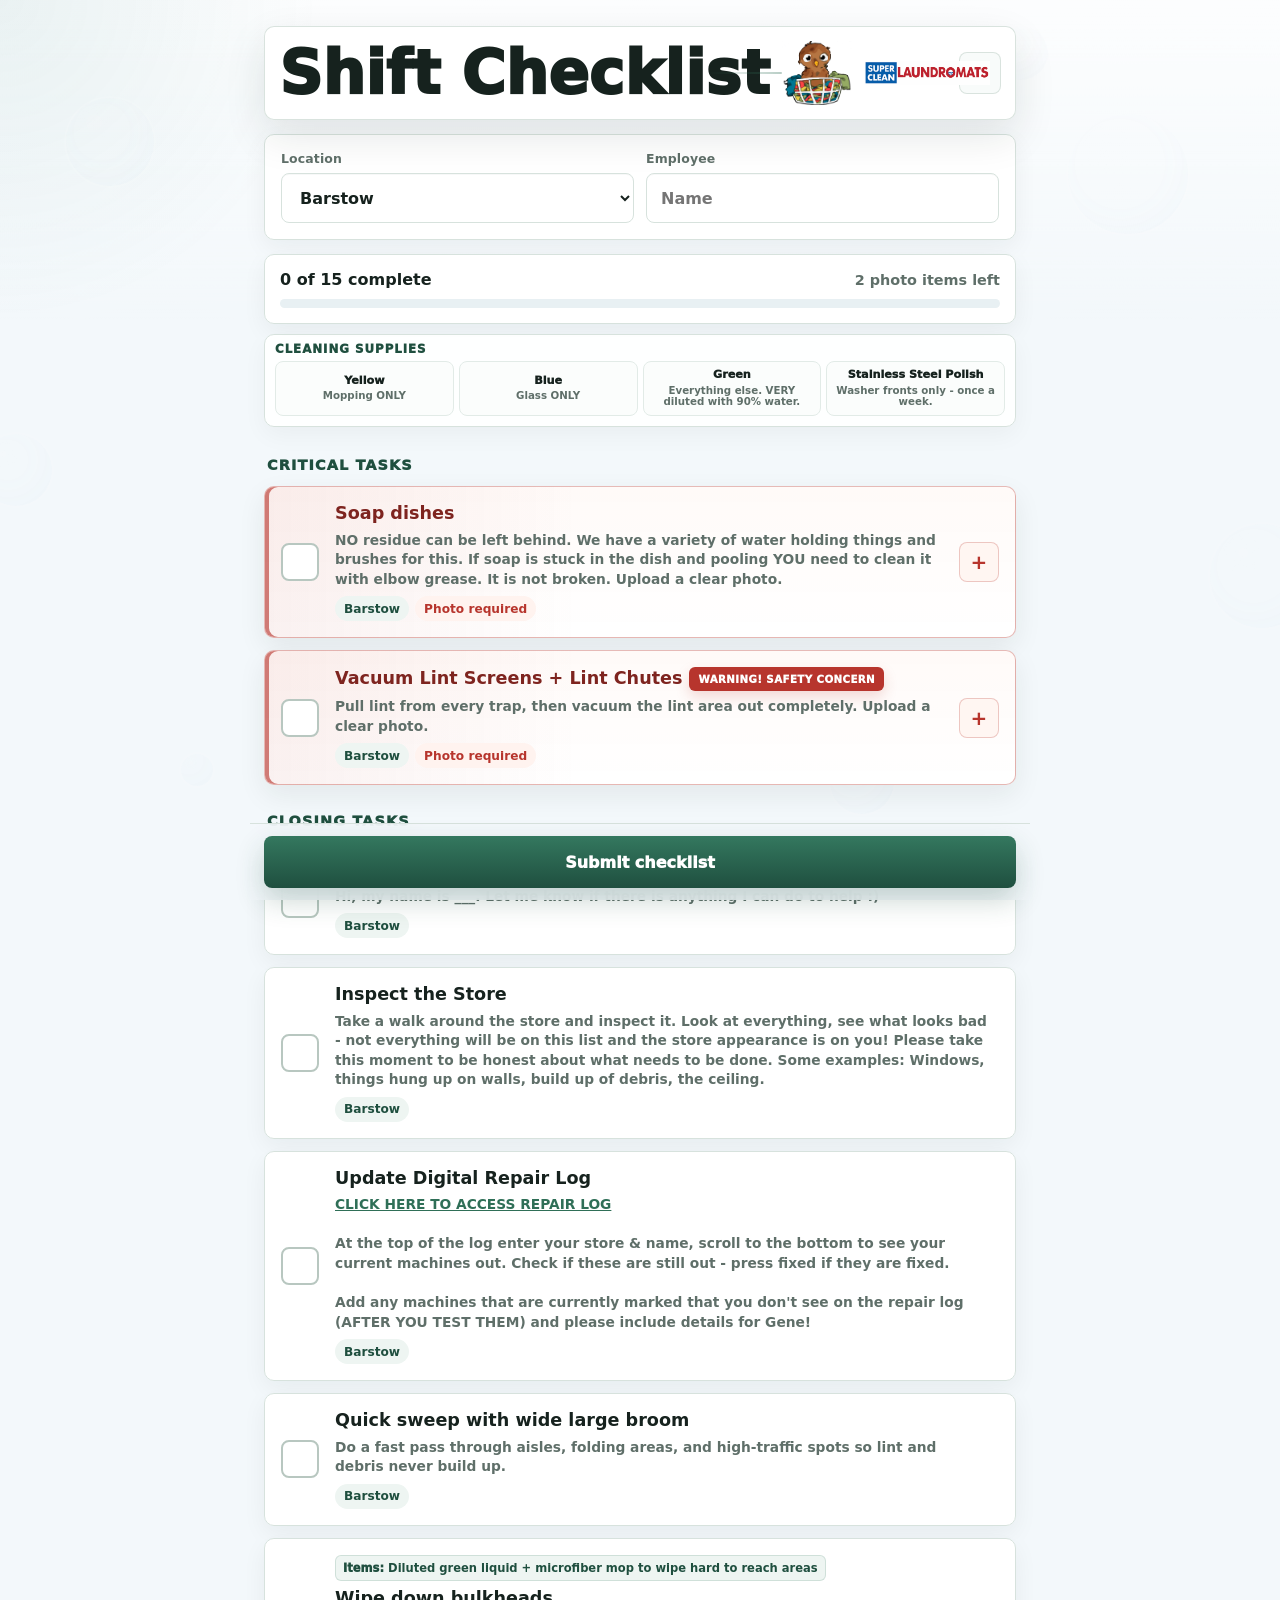
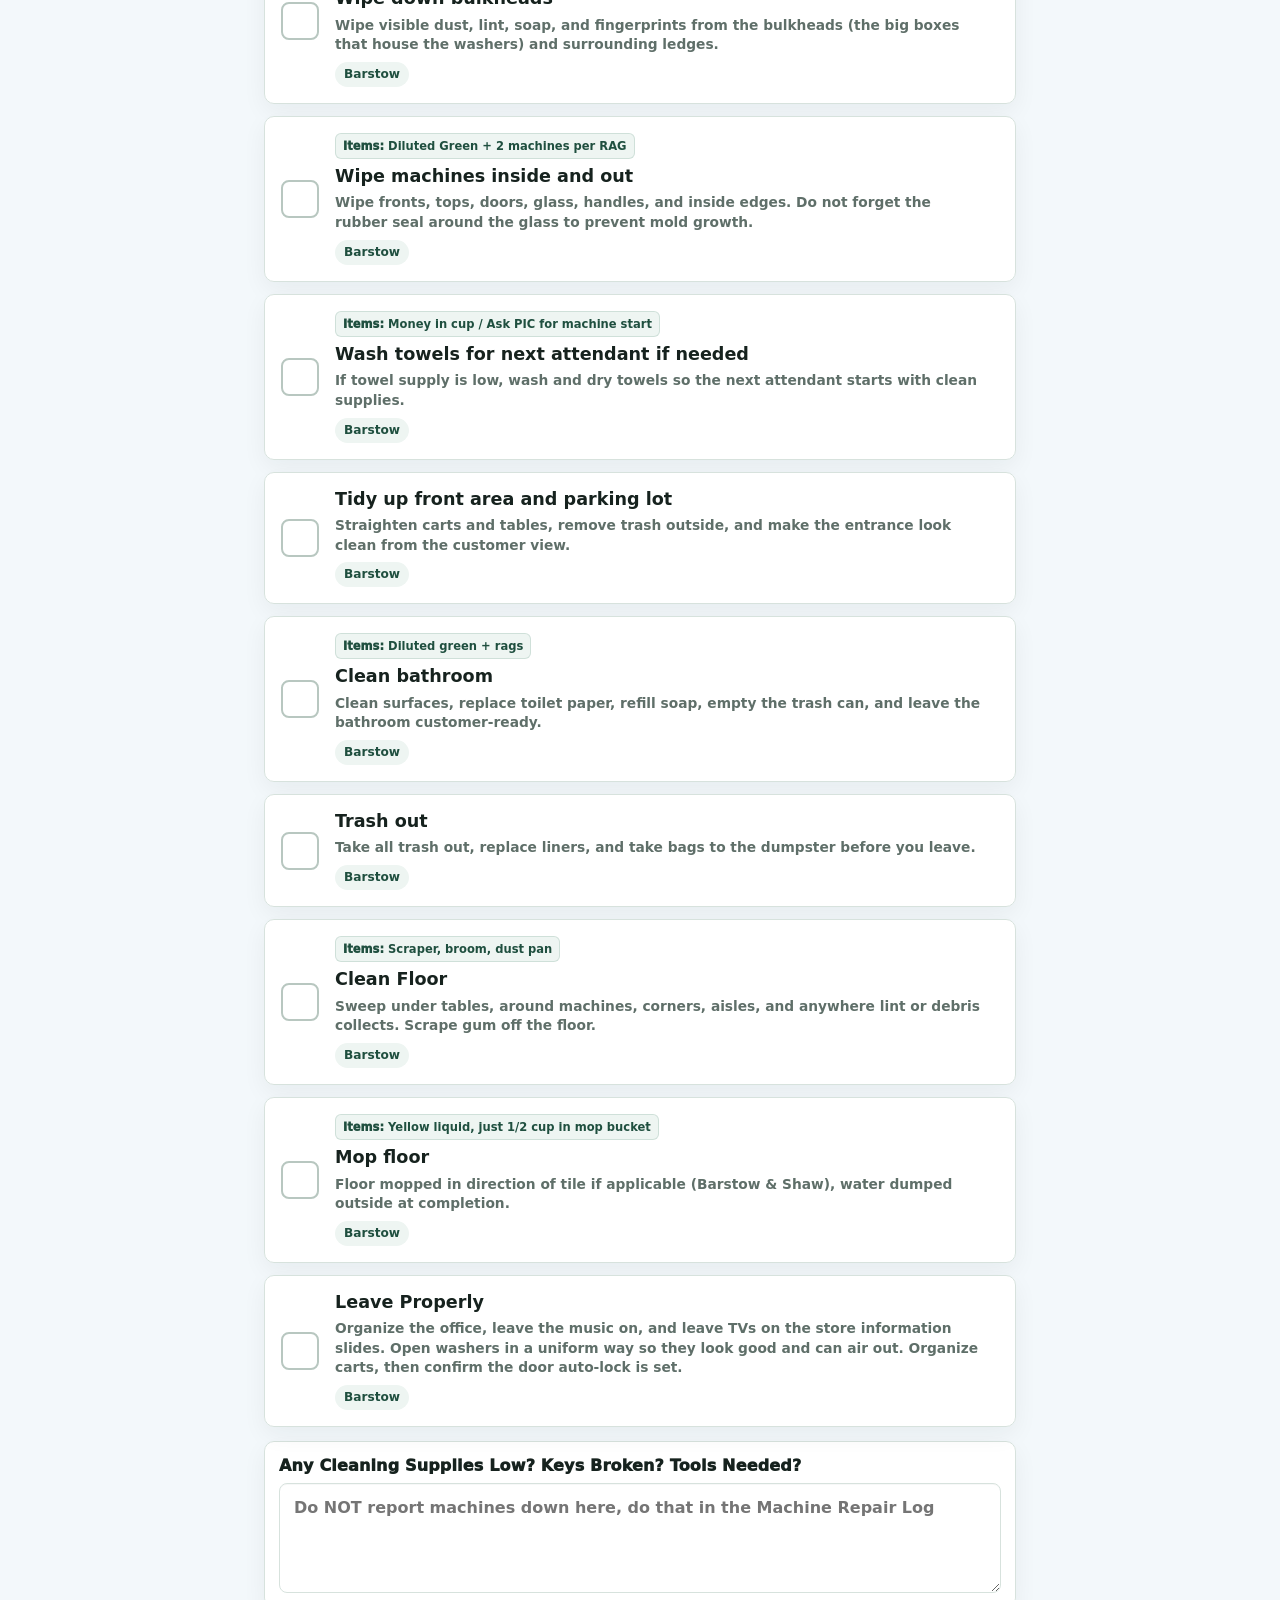
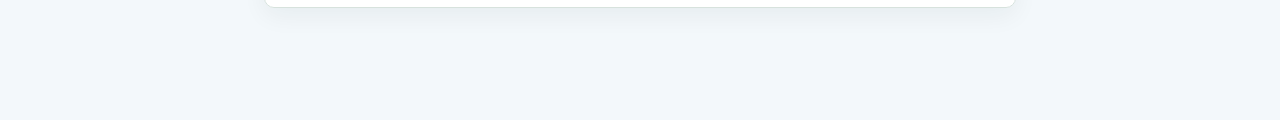
==== index.html @ ebdc5daa "Use folded towels favicon" ====
<!doctype html>
<html lang="en">
  <head>
    <meta charset="utf-8" />
    <meta name="viewport" content="width=device-width, initial-scale=1" />
    <title>Shift Checklist</title>
    <link rel="icon" href="assets/favicon.svg?v=2" type="image/svg+xml" />
    <link rel="stylesheet" href="style.css?v=supply-text-1" />
  </head>
  <body>
    <div class="bubble-layer" aria-hidden="true">
      <span></span>
      <span></span>
      <span></span>
      <span></span>
      <span></span>
      <span></span>
      <span></span>
      <span></span>
    </div>
    <main class="app-shell">
      <header class="topbar">
        <div class="brand-row">
          <h1>Shift Checklist</h1>
          <div class="logo-pair" aria-label="SuperClean and Dirty Bird">
            <img class="brand-logo dirty-bird-logo" src="assets/dirty-bird-basket.png" alt="Dirty Bird" />
            <img class="brand-logo superclean-logo superclean-mobile" src="assets/superclean-clean.png" alt="SuperClean" />
            <img class="brand-logo superclean-logo superclean-desktop" src="assets/superclean-logo.png" alt="SuperClean Laundromats" />
          </div>
        </div>
        <button class="icon-button" id="reviewButton" type="button" aria-label="Review submissions">
          <span aria-hidden="true">☑</span>
        </button>
      </header>

      <section id="successMessage" class="success-message" hidden>
        <strong>Thanks for your submission!</strong>
        <span>Have a great night!</span>
      </section>

      <section class="shift-panel" aria-label="Checklist details">
        <label>
          <span>Location</span>
          <select id="locationSelect">
            <option>Barstow</option>
            <option>Shaw</option>
            <option>KC1</option>
            <option>KC2</option>
            <option>KC3</option>
            <option>Belmont</option>
            <option>Olive</option>
            <option>McKin</option>
            <option>Dakota</option>
            <option>Blackstone</option>
            <option>Tulare</option>
            <option>Div</option>
            <option>West</option>
            <option>Ashlan</option>
            <option>Marks</option>
            <option>Selma</option>
          </select>
        </label>
        <label>
          <span>Employee</span>
          <input id="employeeInput" type="text" autocomplete="name" placeholder="Name" />
        </label>
      </section>

      <section class="progress-block" aria-label="Completion progress">
        <div class="progress-copy">
          <strong id="progressText">0 of 15 complete</strong>
          <span id="photoText">2 photo items left</span>
        </div>
        <div class="meter" aria-hidden="true">
          <span id="progressBar"></span>
        </div>
      </section>

      <section class="supply-guide" aria-label="Cleaning supplies guide">
        <h2>Cleaning Supplies</h2>
        <div class="supply-grid">
          <article class="supply-card">
            <strong>Yellow</strong>
            <p>Mopping ONLY</p>
          </article>
          <article class="supply-card">
            <strong>Blue</strong>
            <p>Glass ONLY</p>
          </article>
          <article class="supply-card">
            <strong>Green</strong>
            <p>Everything else. VERY diluted with 90% water.</p>
          </article>
          <article class="supply-card">
            <strong>Stainless Steel Polish</strong>
            <p>Washer fronts only - once a week.</p>
          </article>
        </div>
      </section>

      <section class="checklist" id="checklist" aria-label="Accountability checklist"></section>

      <section class="notes-block">
        <label for="notesInput">Any Cleaning Supplies Low? Keys Broken? Tools Needed?</label>
        <textarea id="notesInput" rows="4" placeholder="Do NOT report machines down here, do that in the Machine Repair Log"></textarea>
      </section>

      <footer class="action-bar">
        <button class="primary-button" id="submitButton" type="button">Submit checklist</button>
      </footer>
    </main>

    <dialog id="summaryDialog">
      <div class="dialog-head">
        <div>
          <p class="eyebrow">Manager review</p>
          <h2>Accountability summary</h2>
        </div>
        <button class="icon-button" id="closeDialog" type="button" aria-label="Close review">
          <span aria-hidden="true">×</span>
        </button>
      </div>
      <div class="summary-panel" id="standardsSummary"></div>
      <div id="submissionList" class="submission-list"></div>
    </dialog>

    <dialog id="thankYouDialog" class="thank-you-dialog">
      <div class="thank-you-card">
        <h2>Thanks for your submission!</h2>
        <p>Have a great night!</p>
        <button class="primary-button" id="closeThankYou" type="button">Done</button>
      </div>
    </dialog>

    <div id="thankYouFallback" class="thank-you-fallback" hidden>
      <div class="thank-you-card">
        <h2>Thanks for your submission!</h2>
        <p>Have a great night!</p>
        <button class="primary-button" id="closeThankYouFallback" type="button">Done</button>
      </div>
    </div>

    <div class="toast" id="toast" role="status" aria-live="polite"></div>

    <script src="game.js?v=supply-text-1"></script>
    <script>
      (() => {
        const button = document.getElementById("submitButton");
        const banner = document.getElementById("successMessage");
        const employee = document.getElementById("employeeInput");

        if (!button || !banner || !employee) return;

        button.addEventListener(
          "click",
          () => {
            if (employee.value.trim().length < 2) return;

            setTimeout(() => {
              banner.hidden = false;
              button.textContent = "Submitted. Thank you!";
              banner.scrollIntoView({ behavior: "smooth", block: "start" });
            }, 50);
          },
          { capture: true },
        );
      })();
    </script>
  </body>
</html>
---- style.css ----
:root {
  color-scheme: light;
  --bg: #f3f8fb;
  --surface: #ffffff;
  --surface-strong: #e8f0f3;
  --ink: #16221e;
  --muted: #5f6f69;
  --line: #d7e2dd;
  --brand: #2f6f57;
  --brand-dark: #1f4f3f;
  --accent: #126b68;
  --danger: #b7352d;
  --danger-soft: #fff3ef;
  --ok: #237a55;
  --ok-soft: #e7f5ed;
  --shadow: 0 16px 42px rgba(22, 34, 30, 0.11);
  font-family: Inter, ui-sans-serif, system-ui, -apple-system, BlinkMacSystemFont, "Segoe UI", sans-serif;
}

* {
  box-sizing: border-box;
}

html {
  min-height: 100%;
  background: var(--bg);
}

body {
  min-height: 100%;
  margin: 0;
  color: var(--ink);
  background:
    radial-gradient(circle at top left, rgba(18, 107, 104, 0.08), transparent 320px),
    linear-gradient(180deg, rgba(255, 255, 255, 0.78), transparent 320px),
    var(--bg);
}

.bubble-layer {
  position: fixed;
  inset: 0;
  z-index: 0;
  overflow: hidden;
  pointer-events: none;
}

.bubble-layer span {
  position: absolute;
  display: block;
  border: 2px solid rgba(255, 255, 255, 0.5);
  border-radius: 50%;
  background:
    radial-gradient(circle at 32% 28%, rgba(255, 255, 255, 0.36), transparent 20%),
    rgba(255, 255, 255, 0.1);
  box-shadow: inset -8px -10px 22px rgba(92, 158, 199, 0.08);
  opacity: 0.22;
}

.bubble-layer span:nth-child(1) {
  width: 92px;
  height: 92px;
  left: 5%;
  top: 96px;
}

.bubble-layer span:nth-child(2) {
  width: 42px;
  height: 42px;
  left: 24%;
  top: 32px;
}

.bubble-layer span:nth-child(3) {
  width: 124px;
  height: 124px;
  right: 7%;
  top: 112px;
}

.bubble-layer span:nth-child(4) {
  width: 58px;
  height: 58px;
  right: 18%;
  top: 24px;
}

.bubble-layer span:nth-child(5) {
  width: 76px;
  height: 76px;
  left: -22px;
  top: 48%;
}

.bubble-layer span:nth-child(6) {
  width: 108px;
  height: 108px;
  right: -36px;
  top: 58%;
}

.bubble-layer span:nth-child(7) {
  width: 36px;
  height: 36px;
  left: 14%;
  bottom: 112px;
}

.bubble-layer span:nth-child(8) {
  width: 68px;
  height: 68px;
  right: 30%;
  bottom: 84px;
}

button,
input,
select,
textarea {
  font: inherit;
}

button {
  cursor: pointer;
}

.app-shell {
  position: relative;
  z-index: 1;
  width: min(780px, 100%);
  margin: 0 auto;
  padding: 14px 14px 112px;
}

.topbar {
  display: grid;
  grid-template-columns: 1fr auto;
  align-items: center;
  gap: 14px;
  margin-bottom: 14px;
  padding: 14px;
  border: 1px solid rgba(215, 226, 221, 0.95);
  border-radius: 10px;
  background: rgba(255, 255, 255, 0.94);
  box-shadow: var(--shadow);
  backdrop-filter: blur(12px);
}

.brand-row {
  display: flex;
  align-items: center;
  justify-content: space-between;
  gap: 14px;
  min-width: 0;
}

.logo-pair {
  position: relative;
  display: flex;
  align-items: center;
  justify-content: flex-end;
  gap: 9px;
  min-width: 104px;
}

.logo-pair::before {
  content: "";
  position: absolute;
  top: 50%;
  right: calc(100% + 10px);
  width: clamp(22px, 6vw, 52px);
  height: 2px;
  border-radius: 999px;
  background: linear-gradient(90deg, transparent, rgba(47, 111, 87, 0.34));
  transform: translateY(-50%);
}

.logo-pair::after {
  content: none;
}

.brand-logo {
  display: block;
  max-width: 100%;
  object-fit: contain;
}

.superclean-logo {
  width: 50px;
  height: auto;
  justify-self: center;
}

.superclean-desktop {
  display: none;
}

.dirty-bird-logo {
  width: 48px;
  height: 42px;
  justify-self: center;
  object-fit: contain;
}

.eyebrow {
  margin: 0 0 4px;
  color: var(--brand);
  font-size: 0.78rem;
  font-weight: 800;
  letter-spacing: 0.08em;
  text-transform: uppercase;
}

h1,
h2 {
  margin: 0;
  letter-spacing: 0;
}

h1 {
  color: var(--ink);
  font-family: Inter, ui-sans-serif, system-ui, -apple-system, BlinkMacSystemFont, "Segoe UI", sans-serif;
  font-size: clamp(1.55rem, 6.6vw, 2.75rem);
  font-weight: 950;
  line-height: 0.98;
  text-align: left;
  white-space: nowrap;
  -webkit-text-stroke: 0;
  text-shadow: none;
}

h2 {
  font-size: 1.35rem;
}

.icon-button {
  display: grid;
  flex: 0 0 auto;
  width: 42px;
  height: 42px;
  place-items: center;
  border: 1px solid rgba(215, 226, 221, 0.95);
  border-radius: 8px;
  background: #f8fbfa;
  color: var(--brand-dark);
  font-size: 1.18rem;
  font-weight: 800;
  box-shadow: none;
}

.shift-panel,
.progress-block,
.notes-block,
.check-item,
.success-message {
  border: 1px solid var(--line);
  border-radius: 10px;
  background: rgba(255, 255, 255, 0.96);
  box-shadow: 0 8px 24px rgba(22, 34, 30, 0.055);
}

.success-message {
  display: grid;
  gap: 4px;
  margin-bottom: 14px;
  padding: 18px;
  border-color: rgba(30, 122, 77, 0.28);
  background:
    radial-gradient(circle at 18% 20%, rgba(255, 255, 255, 0.95), transparent 24%),
    linear-gradient(180deg, #f4fff8, #e8f5ed);
  text-align: center;
}

.success-message[hidden] {
  display: none;
}

.success-message strong {
  color: var(--ok);
  font-size: 1.2rem;
}

.success-message span {
  color: var(--muted);
  font-weight: 850;
}

.shift-panel {
  display: grid;
  gap: 12px;
  padding: 14px;
}

label {
  display: grid;
  gap: 7px;
  color: var(--muted);
  font-size: 0.78rem;
  font-weight: 900;
  letter-spacing: 0.01em;
}

input,
select,
textarea {
  width: 100%;
  border: 1px solid var(--line);
  border-radius: 8px;
  background: #fff;
  color: var(--ink);
  outline: none;
  box-shadow: inset 0 1px 0 rgba(22, 34, 30, 0.03);
}

input,
select {
  min-height: 50px;
  padding: 0 14px;
  font-size: 1rem;
  font-weight: 780;
}

textarea {
  min-height: 110px;
  padding: 14px;
  font-weight: 720;
  resize: vertical;
}

input:focus,
select:focus,
textarea:focus {
  border-color: var(--brand);
  box-shadow: 0 0 0 3px rgba(51, 111, 90, 0.15);
}

.progress-block {
  margin: 14px 0;
  padding: 15px;
}

.progress-copy {
  display: flex;
  align-items: baseline;
  justify-content: space-between;
  gap: 10px;
  margin-bottom: 10px;
}

.progress-copy span {
  color: var(--muted);
  font-size: 0.9rem;
  font-weight: 800;
}

.meter {
  height: 9px;
  overflow: hidden;
  border-radius: 999px;
  background: var(--surface-strong);
}

.meter span {
  display: block;
  width: 0;
  height: 100%;
  border-radius: inherit;
  background: linear-gradient(90deg, var(--brand), var(--accent));
  transition: width 180ms ease;
}

.supply-guide {
  display: grid;
  gap: 6px;
  margin: -4px 0 14px;
  padding: 8px 10px 10px;
  border: 1px solid var(--line);
  border-radius: 10px;
  background: rgba(255, 255, 255, 0.88);
  box-shadow: 0 8px 24px rgba(22, 34, 30, 0.045);
}

.supply-guide h2 {
  color: var(--brand-dark);
  font-size: 0.74rem;
  font-weight: 950;
  letter-spacing: 0.08em;
  line-height: 1.05;
  text-transform: uppercase;
}

.supply-grid {
  display: grid;
  grid-template-columns: repeat(4, minmax(0, 1fr));
  gap: 5px;
  min-width: 0;
}

.supply-card {
  display: grid;
  align-content: center;
  justify-items: center;
  gap: 3px;
  min-height: 52px;
  padding: 7px 6px;
  border: 1px solid #e2ebe7;
  border-radius: 8px;
  background: #fbfdfc;
  min-width: 0;
  text-align: center;
}

.supply-card strong {
  display: block;
  color: var(--ink);
  font-size: 0.7rem;
  font-weight: 950;
  line-height: 1.08;
}

.supply-card p {
  margin: 0;
  color: var(--muted);
  font-size: 0.64rem;
  font-weight: 780;
  line-height: 1.15;
}

.checklist {
  display: grid;
  gap: 12px;
}

.task-section-title {
  margin: 16px 3px 1px;
  color: var(--brand-dark);
  font-size: 0.9rem;
  font-weight: 950;
  letter-spacing: 0.08em;
  text-transform: uppercase;
}

.check-item {
  overflow: hidden;
}

.check-item.critical {
  border-color: rgba(183, 53, 45, 0.34);
  background:
    linear-gradient(90deg, rgba(183, 53, 45, 0.07), transparent 42%),
    linear-gradient(180deg, #fffaf8, rgba(255, 255, 255, 0.98));
  box-shadow:
    inset 4px 0 0 rgba(183, 53, 45, 0.62),
    0 10px 28px rgba(22, 34, 30, 0.075);
}

.check-item.critical .task-title {
  color: #7e241f;
}

.task-heading {
  display: flex;
  flex-wrap: wrap;
  align-items: center;
  gap: 7px;
}

.safety-warning {
  display: inline-flex;
  align-items: center;
  min-height: 24px;
  padding: 4px 8px;
  border: 1px solid rgba(183, 53, 45, 0.45);
  border-radius: 6px;
  background: #b7352d;
  color: #fff;
  font-size: 0.64rem;
  font-weight: 950;
  letter-spacing: 0.04em;
  line-height: 1;
  text-transform: uppercase;
  box-shadow: 0 6px 14px rgba(183, 53, 45, 0.18);
}

.task-items {
  display: inline-block;
  max-width: 100%;
  margin: 0 0 7px;
  padding: 5px 7px;
  border: 1px solid rgba(47, 111, 87, 0.16);
  border-radius: 6px;
  background: #eef5f2;
  color: var(--brand-dark);
  font-size: 0.72rem;
  font-weight: 760;
  line-height: 1.25;
}

.task-items span {
  font-weight: 950;
}

.check-main {
  display: grid;
  grid-template-columns: 38px 1fr auto;
  align-items: center;
  gap: 12px;
  min-height: 78px;
  padding: 14px;
}

.task-toggle {
  display: grid;
  width: 38px;
  height: 38px;
  place-items: center;
  border: 2px solid #b8c7c0;
  border-radius: 8px;
  background: #fff;
  color: transparent;
  font-size: 1.05rem;
  font-weight: 900;
  transition: background 140ms ease, border-color 140ms ease, transform 140ms ease;
}

.task-toggle:active {
  transform: scale(0.96);
}

.check-item.done .task-toggle {
  border-color: var(--ok);
  background: var(--ok);
  color: #fff;
}

.task-title {
  margin: 0;
  font-size: 1.03rem;
  font-weight: 850;
  line-height: 1.22;
}

.task-detail {
  margin: 6px 0 0;
  color: var(--muted);
  font-size: 0.86rem;
  font-weight: 680;
  line-height: 1.42;
}

.task-detail a {
  color: var(--brand);
  font-weight: 850;
  overflow-wrap: anywhere;
}

.task-meta {
  display: flex;
  flex-wrap: wrap;
  gap: 6px;
  margin-top: 7px;
}

.pill {
  display: inline-flex;
  align-items: center;
  min-height: 25px;
  padding: 5px 9px;
  border-radius: 999px;
  font-size: 0.76rem;
  font-weight: 850;
  line-height: 1;
}

.pill.location {
  background: #eef5f2;
  color: var(--brand-dark);
}

.pill.required {
  background: var(--danger-soft);
  color: var(--danger);
}

.pill.complete {
  background: var(--ok-soft);
  color: var(--ok);
}

.expand-button {
  width: 40px;
  height: 40px;
  border: 1px solid var(--line);
  border-radius: 8px;
  background: #f8fbfa;
  color: var(--brand-dark);
  font-size: 1.25rem;
  font-weight: 900;
}

.check-item.critical .expand-button {
  border-color: rgba(183, 53, 45, 0.25);
  background: #fff6f2;
  color: var(--danger);
}

.photo-panel {
  display: none;
  gap: 12px;
  padding: 0 14px 16px 64px;
}

.check-item.open .photo-panel {
  display: grid;
}

.photo-input {
  position: absolute;
  width: 1px;
  height: 1px;
  opacity: 0;
  pointer-events: none;
}

.photo-button {
  display: inline-flex;
  align-items: center;
  justify-content: center;
  min-height: 50px;
  width: 100%;
  border: 1px solid rgba(47, 111, 87, 0.88);
  border-radius: 8px;
  background: #f3faf7;
  color: var(--brand-dark);
  font-weight: 900;
}

.check-item.critical .photo-button {
  border-color: var(--danger);
  background: #fff4ef;
  color: #8c2a24;
}

.photo-preview {
  display: none;
  width: 100%;
  max-height: 220px;
  object-fit: cover;
  border: 1px solid var(--line);
  border-radius: 8px;
  background: var(--surface-strong);
}

.photo-preview.visible {
  display: block;
}

.notes-block {
  display: grid;
  gap: 8px;
  margin-top: 14px;
  padding: 14px;
}

.notes-block label {
  color: var(--ink);
  font-size: 1rem;
  font-weight: 950;
  line-height: 1.2;
}

.action-bar {
  position: fixed;
  left: 50%;
  bottom: 0;
  z-index: 8;
  display: block;
  width: min(780px, 100%);
  padding: 12px 14px max(12px, env(safe-area-inset-bottom));
  background: rgba(243, 248, 251, 0.9);
  border-top: 1px solid var(--line);
  transform: translateX(-50%);
  backdrop-filter: blur(10px);
}

.primary-button,
.secondary-button {
  min-height: 52px;
  border-radius: 8px;
  font-weight: 950;
}

.primary-button {
  width: 100%;
  border: 0;
  background: linear-gradient(180deg, #34785f, var(--brand-dark));
  color: #fff;
  box-shadow: 0 12px 28px rgba(31, 79, 63, 0.24);
}

.secondary-button {
  border: 1px solid var(--line);
  background: var(--surface);
  color: var(--ink);
}

dialog {
  width: min(820px, calc(100% - 28px));
  max-height: min(720px, calc(100% - 28px));
  padding: 0;
  overflow: hidden;
  border: 1px solid var(--line);
  border-radius: 8px;
  box-shadow: var(--shadow);
}

dialog::backdrop {
  background: rgba(14, 19, 15, 0.45);
}

.thank-you-dialog {
  width: min(420px, calc(100% - 32px));
}

.thank-you-fallback {
  position: fixed;
  inset: 0;
  z-index: 40;
  display: grid;
  place-items: center;
  padding: 18px;
  background: rgba(14, 19, 15, 0.45);
}

.thank-you-fallback[hidden] {
  display: none;
}

.thank-you-card {
  display: grid;
  gap: 14px;
  width: min(390px, 100%);
  padding: 24px;
  border: 1px solid var(--line);
  border-radius: 8px;
  text-align: center;
  background:
    radial-gradient(circle at 18% 18%, rgba(255, 255, 255, 0.9), transparent 22%),
    linear-gradient(180deg, #f7fcff, #eef8ff);
}

.thank-you-card h2 {
  color: #193066;
  font-size: 1.65rem;
  line-height: 1.05;
}

.thank-you-card p {
  margin: 0;
  color: var(--muted);
  font-size: 1.08rem;
  font-weight: 850;
}

.dialog-head {
  display: flex;
  align-items: center;
  justify-content: space-between;
  gap: 12px;
  padding: 16px;
  border-bottom: 1px solid var(--line);
}

.submission-list {
  display: grid;
  gap: 10px;
  max-height: 560px;
  overflow: auto;
  padding: 14px;
  background: var(--bg);
}

.summary-panel {
  display: grid;
  gap: 10px;
  padding: 14px 14px 0;
  background: var(--bg);
}

.dashboard-grid {
  display: grid;
  grid-template-columns: repeat(2, minmax(0, 1fr));
  gap: 10px;
}

.metric-card {
  display: grid;
  gap: 3px;
  min-height: 78px;
  align-content: center;
  padding: 12px;
  border: 1px solid rgba(36, 50, 134, 0.14);
  border-radius: 8px;
  background: rgba(255, 255, 255, 0.86);
  box-shadow: 0 8px 22px rgba(30, 35, 27, 0.05);
}

.metric-card strong {
  color: #193066;
  font-size: 1.55rem;
  line-height: 1;
}

.metric-card span {
  color: var(--muted);
  font-size: 0.82rem;
  font-weight: 850;
  line-height: 1.2;
}

.standard-card {
  display: grid;
  gap: 8px;
  padding: 12px;
  border: 1px solid var(--line);
  border-radius: 8px;
  background: var(--surface);
}

.standard-card strong {
  font-size: 0.96rem;
}

.standard-card p,
.standard-card ul {
  margin: 0;
  color: var(--muted);
  font-size: 0.9rem;
  line-height: 1.35;
}

.standard-card ul {
  display: grid;
  gap: 8px;
  padding: 0;
  list-style: none;
}

.standard-card li {
  display: grid;
  gap: 3px;
}

.standard-card li strong {
  line-height: 1.2;
}

.standard-card li span,
.alert-line {
  color: var(--danger);
  font-weight: 800;
}

.submission {
  display: grid;
  gap: 8px;
  padding: 12px;
  border: 1px solid var(--line);
  border-radius: 8px;
  background: var(--surface);
}

.submission strong {
  font-size: 1rem;
}

.submission span,
.submission p {
  margin: 0;
  color: var(--muted);
  font-size: 0.9rem;
  line-height: 1.35;
}

.toast {
  position: fixed;
  left: 50%;
  bottom: 82px;
  z-index: 20;
  width: min(420px, calc(100% - 28px));
  padding: 12px 14px;
  border-radius: 8px;
  background: #172119;
  color: #fff;
  font-weight: 800;
  text-align: center;
  opacity: 0;
  pointer-events: none;
  transform: translate(-50%, 12px);
  transition: opacity 160ms ease, transform 160ms ease;
}

.toast.visible {
  opacity: 1;
  transform: translate(-50%, 0);
}

@media (min-width: 680px) {
  .app-shell {
    padding-top: 26px;
  }

  .brand-row {
    gap: 22px;
  }

  h1 {
    font-size: clamp(2.55rem, 5vw, 3.75rem);
    text-align: left;
  }

  .logo-pair {
    gap: 12px;
    min-width: 198px;
  }

  .logo-pair::before {
    width: 76px;
  }

  .superclean-mobile {
    display: none;
  }

  .superclean-desktop {
    display: block;
  }

  .superclean-logo {
    width: 126px;
  }

  .dirty-bird-logo {
    width: 76px;
    height: 64px;
  }

  .shift-panel {
    grid-template-columns: 1fr 1fr;
    padding: 16px;
  }

  .dashboard-grid {
    grid-template-columns: repeat(4, minmax(0, 1fr));
  }

  .check-main {
    grid-template-columns: 42px 1fr auto;
    min-height: 84px;
    padding: 16px;
  }

  .task-toggle {
    width: 38px;
    height: 38px;
  }

  .task-title {
    font-size: 1.1rem;
  }
}
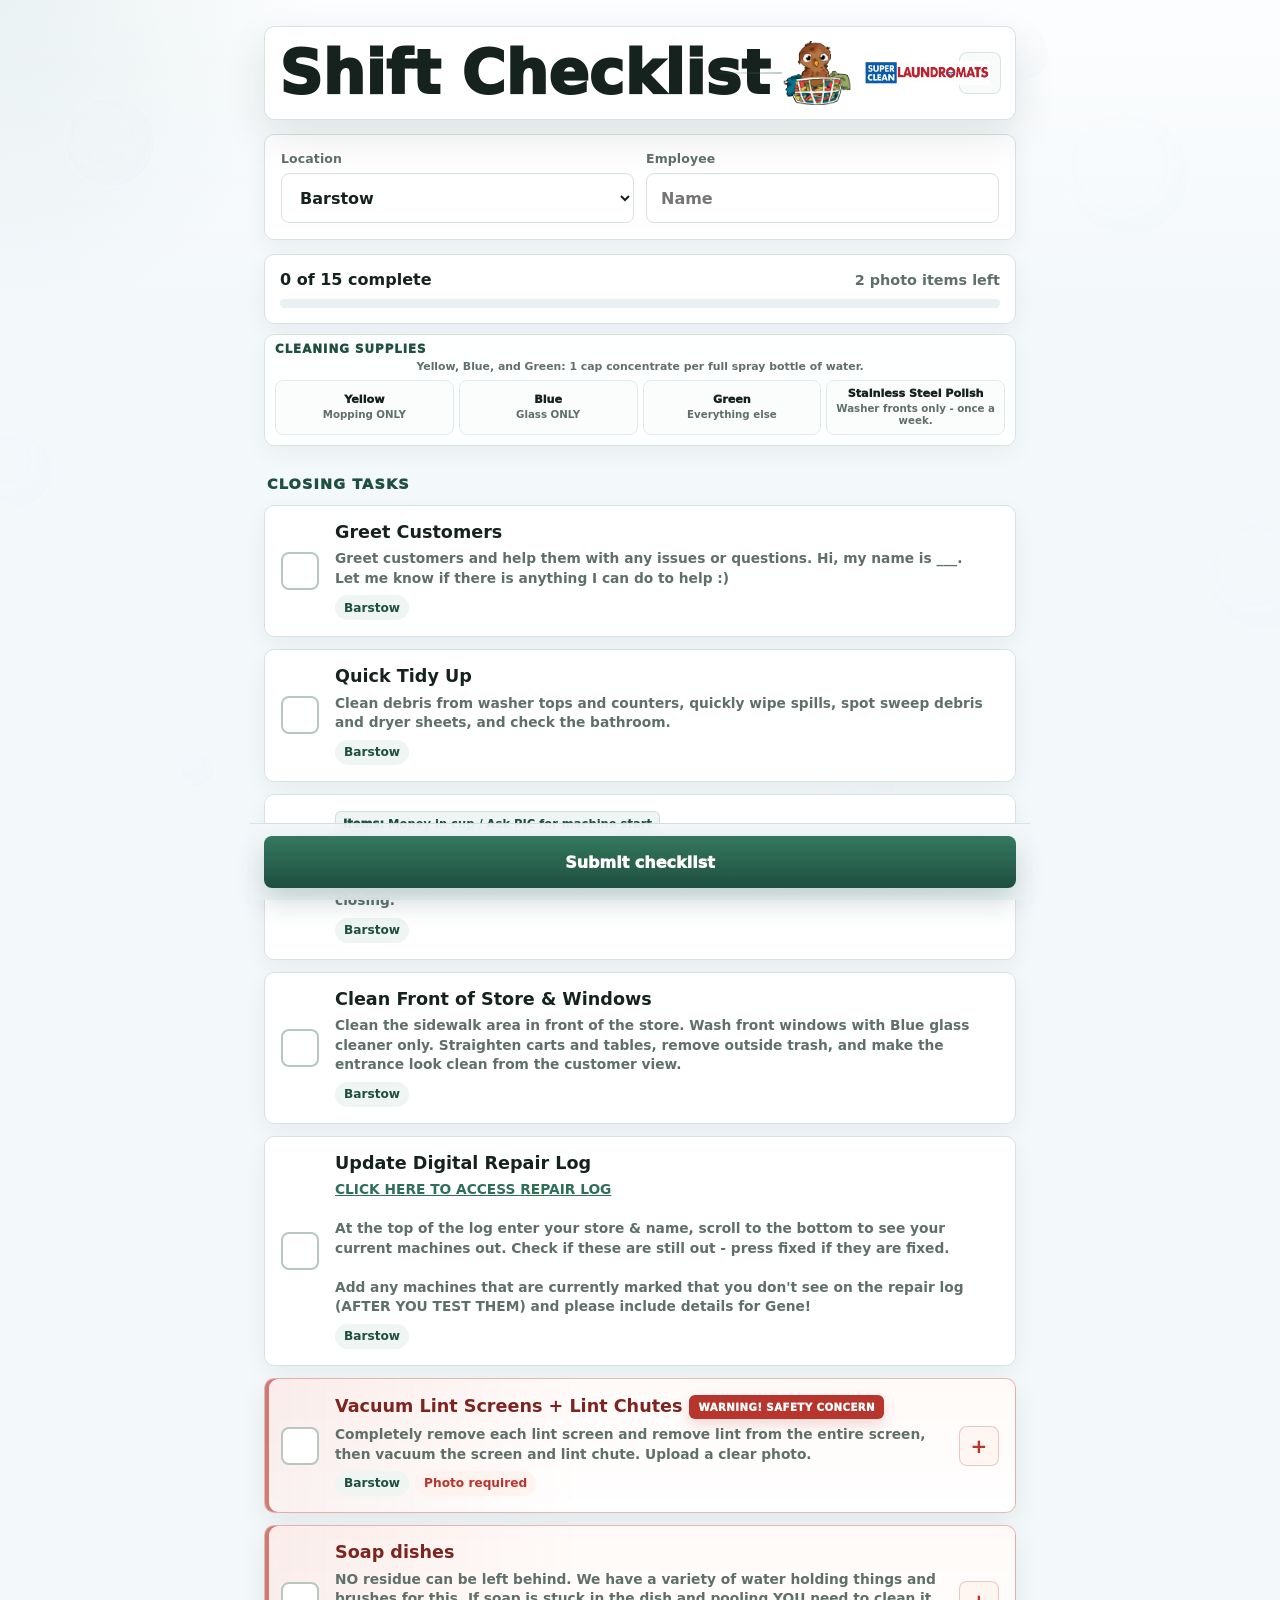
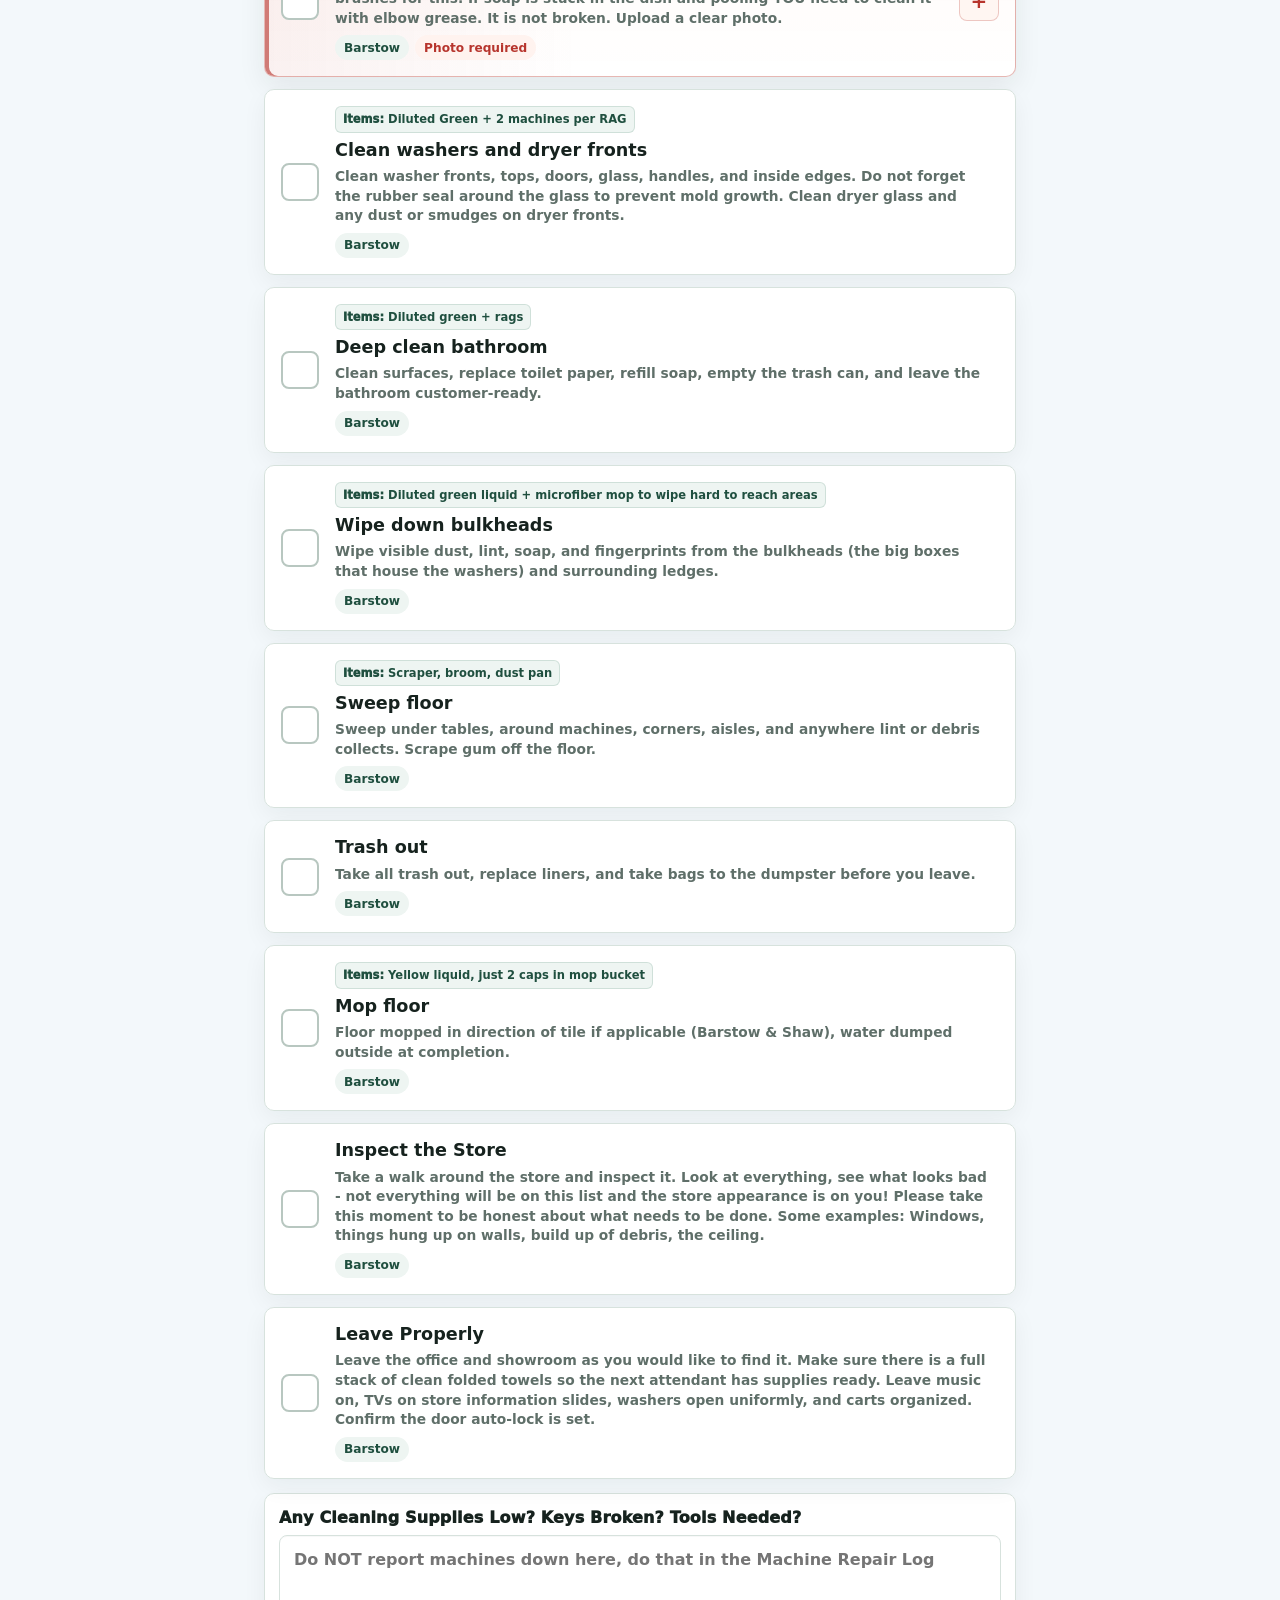
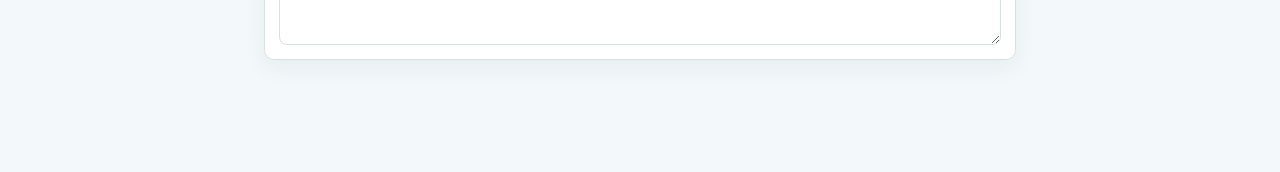
==== commit c9680065: "Update checklist order and supply guide" ====
--- a/index.html
+++ b/index.html
@@ -5,7 +5,7 @@
     <meta name="viewport" content="width=device-width, initial-scale=1" />
     <title>Shift Checklist</title>
     <link rel="icon" href="assets/favicon.svg?v=2" type="image/svg+xml" />
-    <link rel="stylesheet" href="style.css?v=supply-text-1" />
+    <link rel="stylesheet" href="style.css?v=dad-order-1" />
   </head>
   <body>
     <div class="bubble-layer" aria-hidden="true">
@@ -78,6 +78,7 @@
 
       <section class="supply-guide" aria-label="Cleaning supplies guide">
         <h2>Cleaning Supplies</h2>
+        <p class="supply-note">Yellow, Blue, and Green: 1 cap concentrate per full spray bottle of water.</p>
         <div class="supply-grid">
           <article class="supply-card">
             <strong>Yellow</strong>
@@ -89,7 +90,7 @@
           </article>
           <article class="supply-card">
             <strong>Green</strong>
-            <p>Everything else. VERY diluted with 90% water.</p>
+            <p>Everything else</p>
           </article>
           <article class="supply-card">
             <strong>Stainless Steel Polish</strong>
@@ -142,7 +143,7 @@
 
     <div class="toast" id="toast" role="status" aria-live="polite"></div>
 
-    <script src="game.js?v=supply-text-1"></script>
+    <script src="game.js?v=dad-order-1"></script>
     <script>
       (() => {
         const button = document.getElementById("submitButton");
--- a/style.css
+++ b/style.css
@@ -388,6 +388,15 @@
   text-transform: uppercase;
 }
 
+.supply-note {
+  margin: 0;
+  color: var(--muted);
+  font-size: 0.68rem;
+  font-weight: 850;
+  line-height: 1.15;
+  text-align: center;
+}
+
 .supply-grid {
   display: grid;
   grid-template-columns: repeat(4, minmax(0, 1fr));
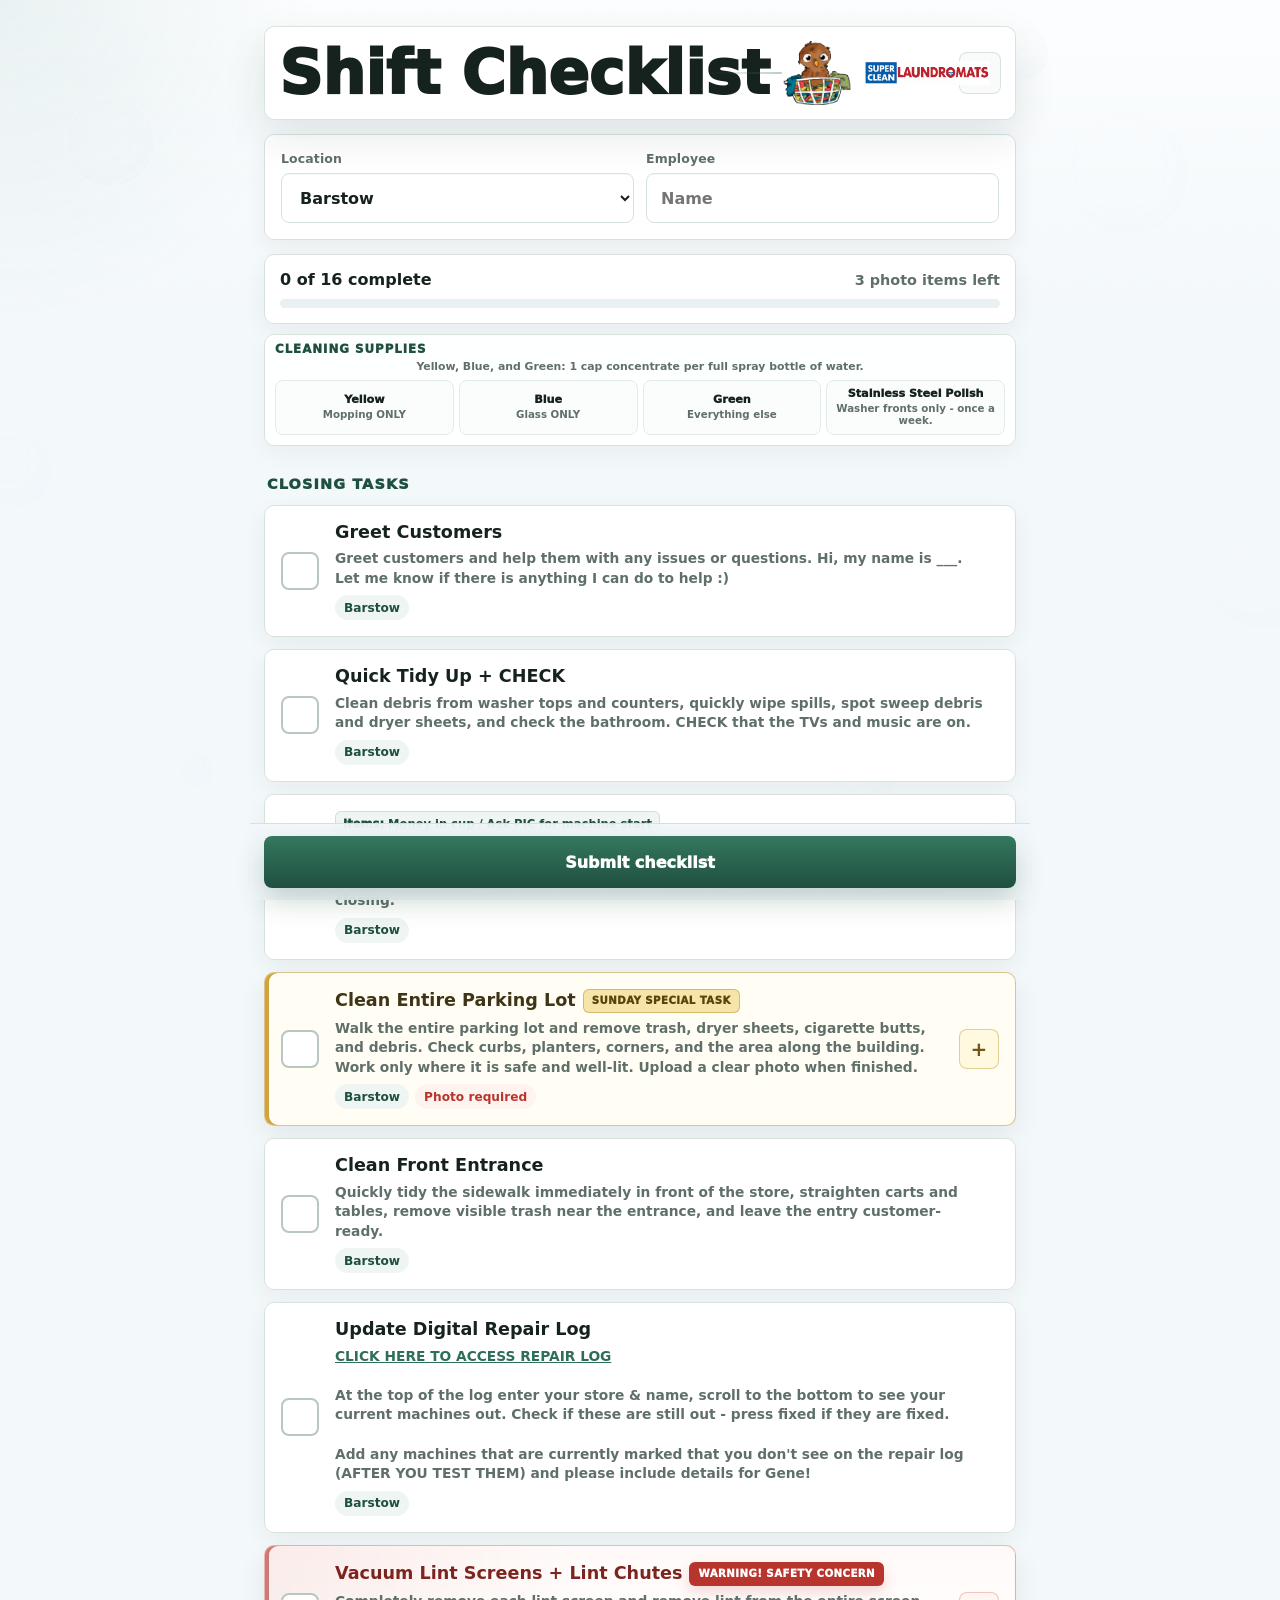
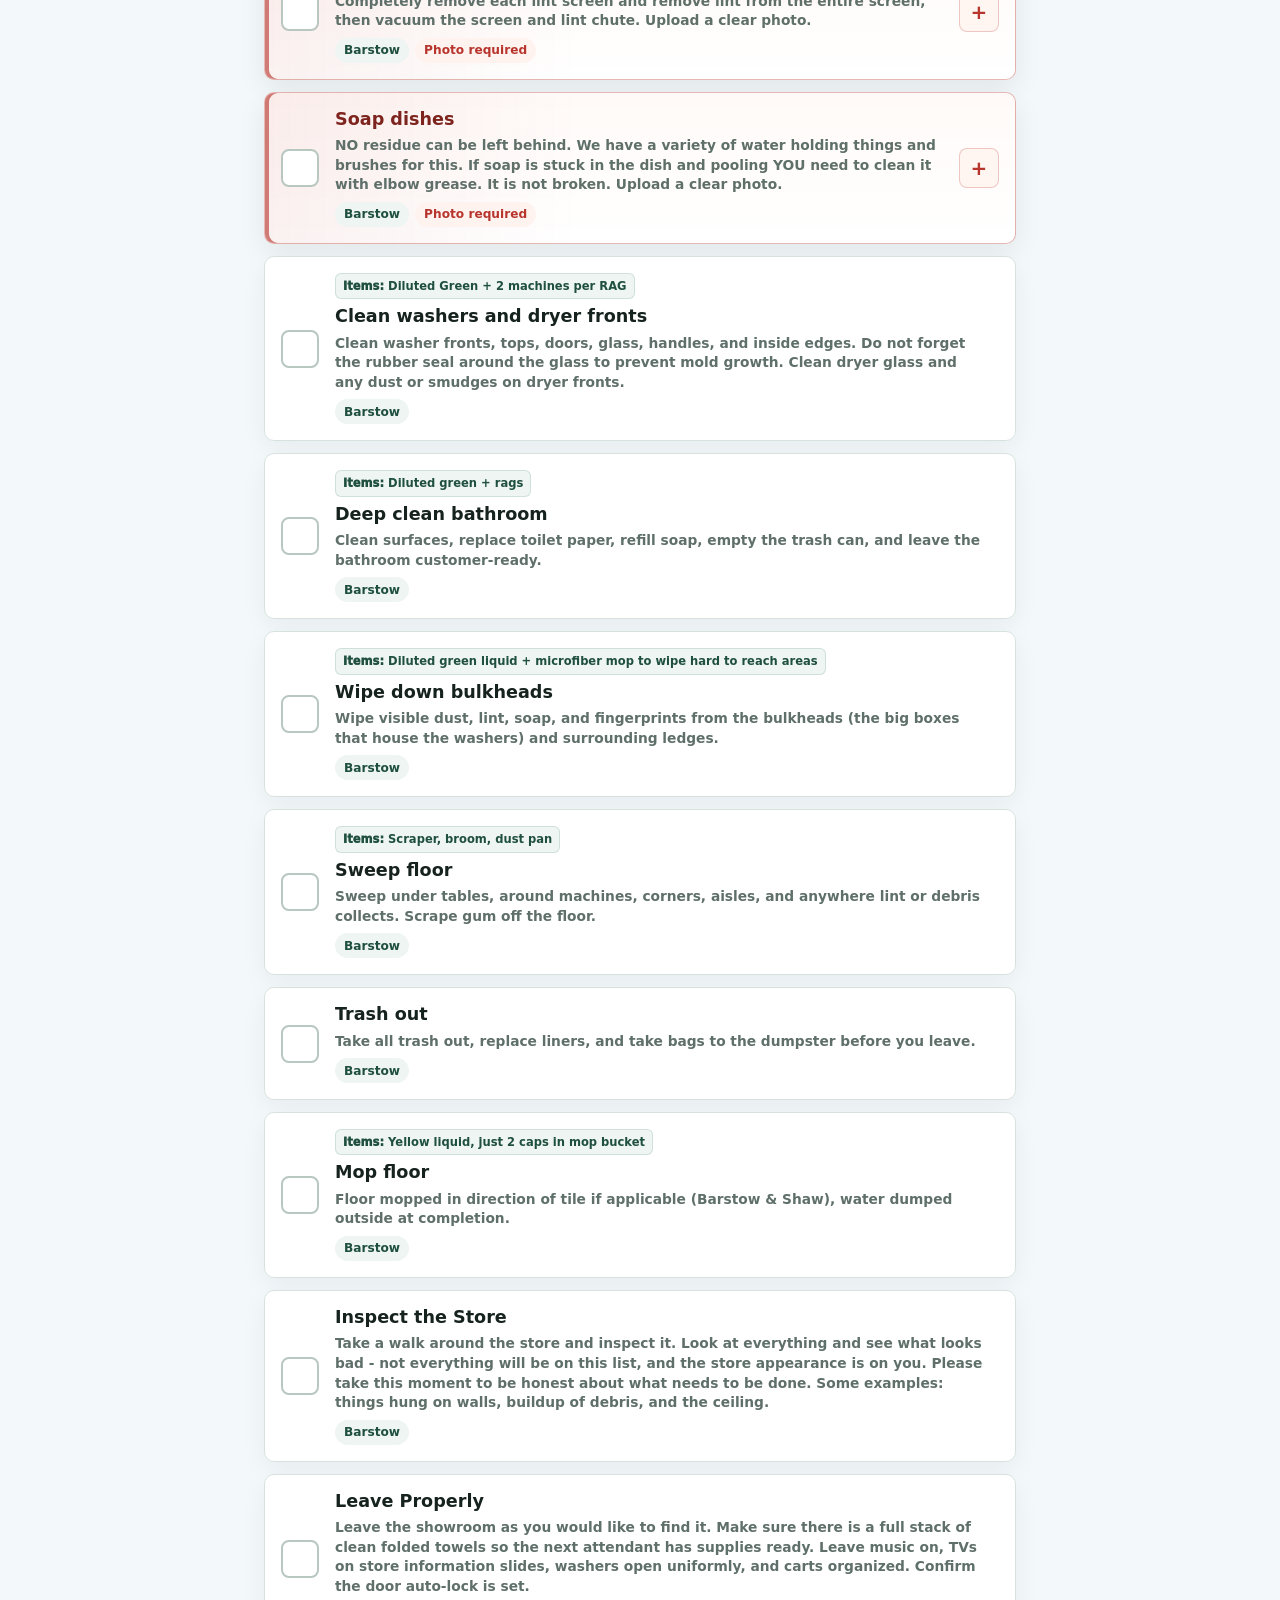
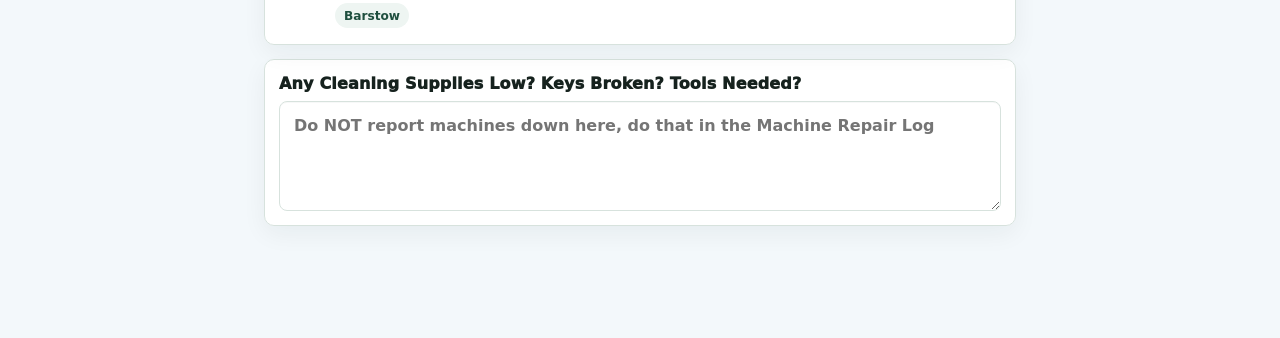
==== commit a8f7df41: "Add North stores and rotating special tasks" ====
--- a/index.html
+++ b/index.html
@@ -5,7 +5,7 @@
     <meta name="viewport" content="width=device-width, initial-scale=1" />
     <title>Shift Checklist</title>
     <link rel="icon" href="assets/favicon.svg?v=2" type="image/svg+xml" />
-    <link rel="stylesheet" href="style.css?v=dad-order-1" />
+    <link rel="stylesheet" href="style.css?v=special-tasks-1" />
   </head>
   <body>
     <div class="bubble-layer" aria-hidden="true">
@@ -58,6 +58,11 @@
             <option>Ashlan</option>
             <option>Marks</option>
             <option>Selma</option>
+            <optgroup label="North Stores">
+              <option>Ceres</option>
+              <option>Merced</option>
+              <option>Chowchilla</option>
+            </optgroup>
           </select>
         </label>
         <label>
@@ -68,8 +73,8 @@
 
       <section class="progress-block" aria-label="Completion progress">
         <div class="progress-copy">
-          <strong id="progressText">0 of 15 complete</strong>
-          <span id="photoText">2 photo items left</span>
+          <strong id="progressText">0 of 16 complete</strong>
+          <span id="photoText">3 photo items left</span>
         </div>
         <div class="meter" aria-hidden="true">
           <span id="progressBar"></span>
@@ -143,7 +148,7 @@
 
     <div class="toast" id="toast" role="status" aria-live="polite"></div>
 
-    <script src="game.js?v=dad-order-1"></script>
+    <script src="game.js?v=special-tasks-1"></script>
     <script>
       (() => {
         const button = document.getElementById("submitButton");
--- a/style.css
+++ b/style.css
@@ -466,6 +466,18 @@
   color: #7e241f;
 }
 
+.check-item.special {
+  border-color: rgba(179, 132, 29, 0.48);
+  background: #fffdf4;
+  box-shadow:
+    inset 4px 0 0 #d1a43d,
+    0 10px 28px rgba(22, 34, 30, 0.075);
+}
+
+.check-item.special .task-title {
+  color: #3f3516;
+}
+
 .task-heading {
   display: flex;
   flex-wrap: wrap;
@@ -490,6 +502,22 @@
   box-shadow: 0 6px 14px rgba(183, 53, 45, 0.18);
 }
 
+.special-task-label {
+  display: inline-flex;
+  align-items: center;
+  min-height: 24px;
+  padding: 4px 8px;
+  border: 1px solid rgba(179, 132, 29, 0.45);
+  border-radius: 6px;
+  background: #f6e5a8;
+  color: #59440d;
+  font-size: 0.64rem;
+  font-weight: 950;
+  letter-spacing: 0.04em;
+  line-height: 1;
+  text-transform: uppercase;
+}
+
 .task-items {
   display: inline-block;
   max-width: 100%;
@@ -612,6 +640,12 @@
   color: var(--danger);
 }
 
+.check-item.special .expand-button {
+  border-color: rgba(179, 132, 29, 0.38);
+  background: #fff9df;
+  color: #715817;
+}
+
 .photo-panel {
   display: none;
   gap: 12px;
@@ -647,6 +681,12 @@
   border-color: var(--danger);
   background: #fff4ef;
   color: #8c2a24;
+}
+
+.check-item.special .photo-button {
+  border-color: #a67c1a;
+  background: #fff8d8;
+  color: #59440d;
 }
 
 .photo-preview {
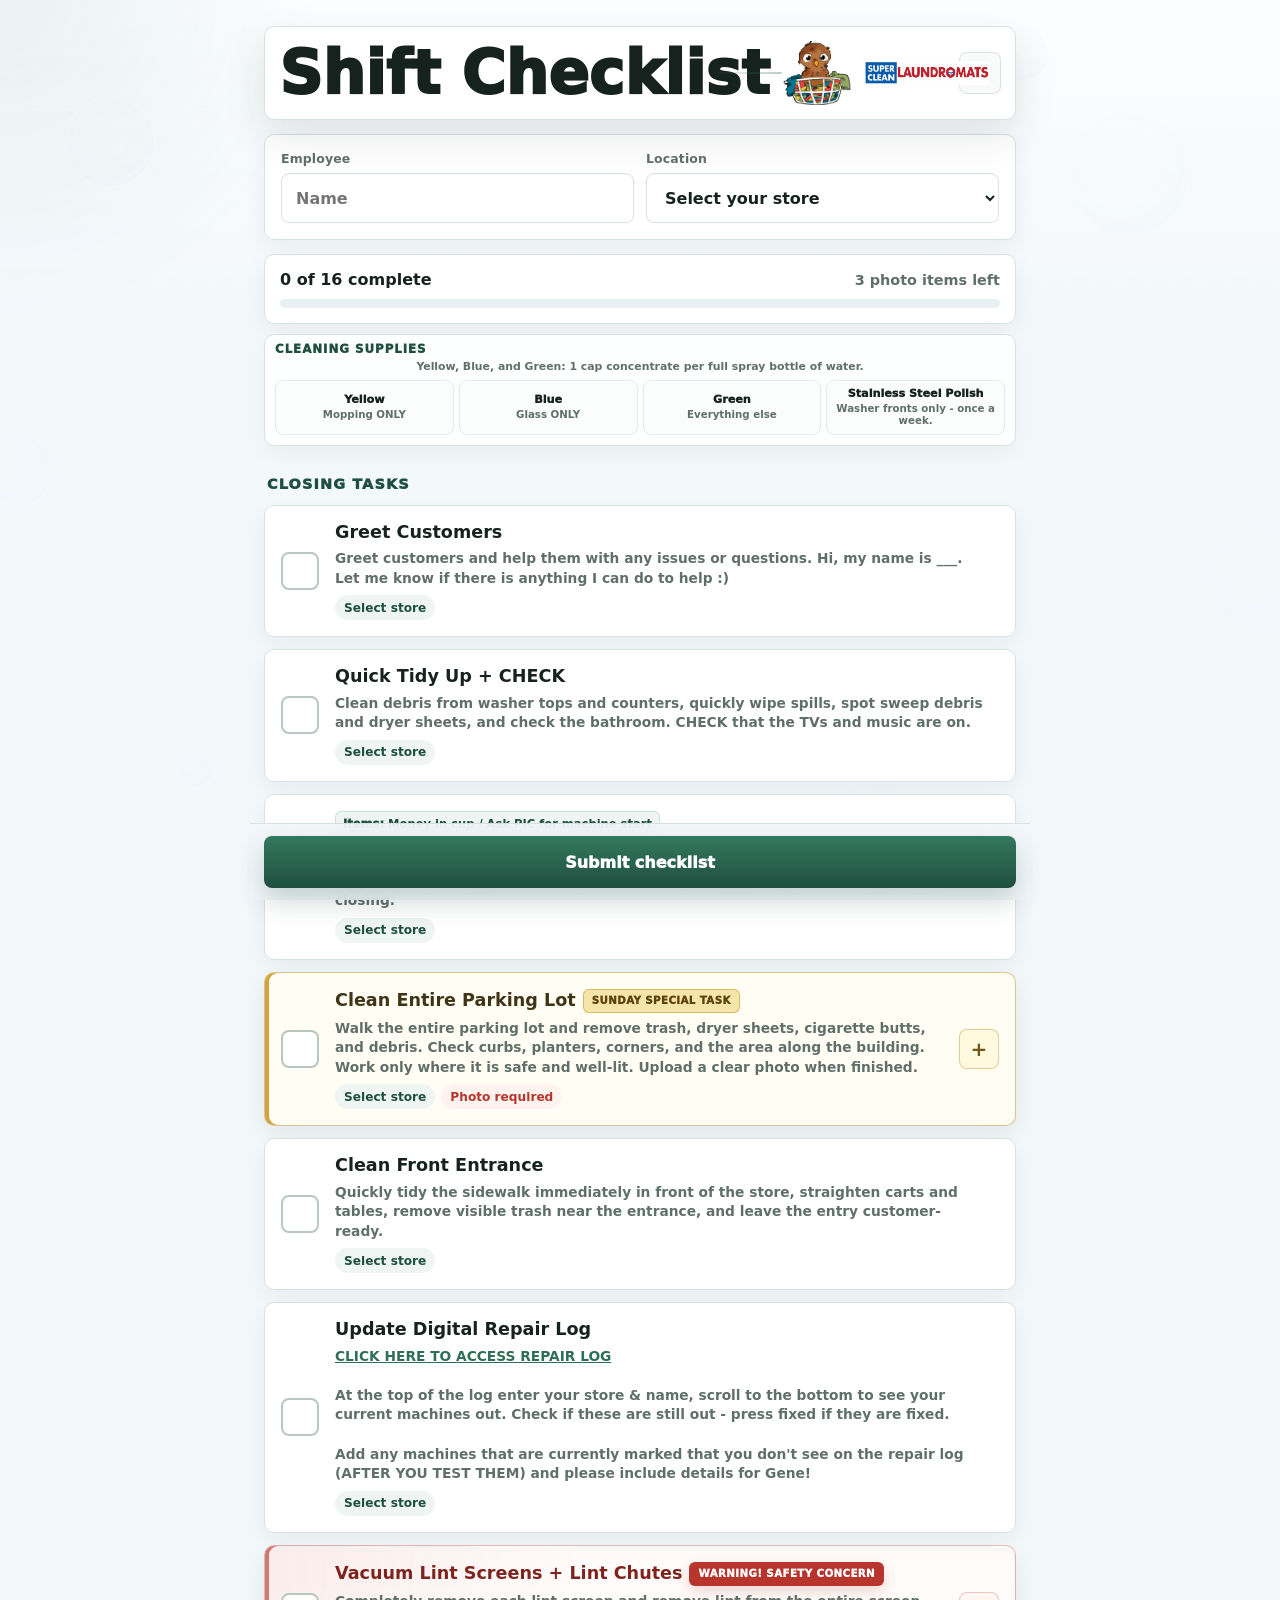
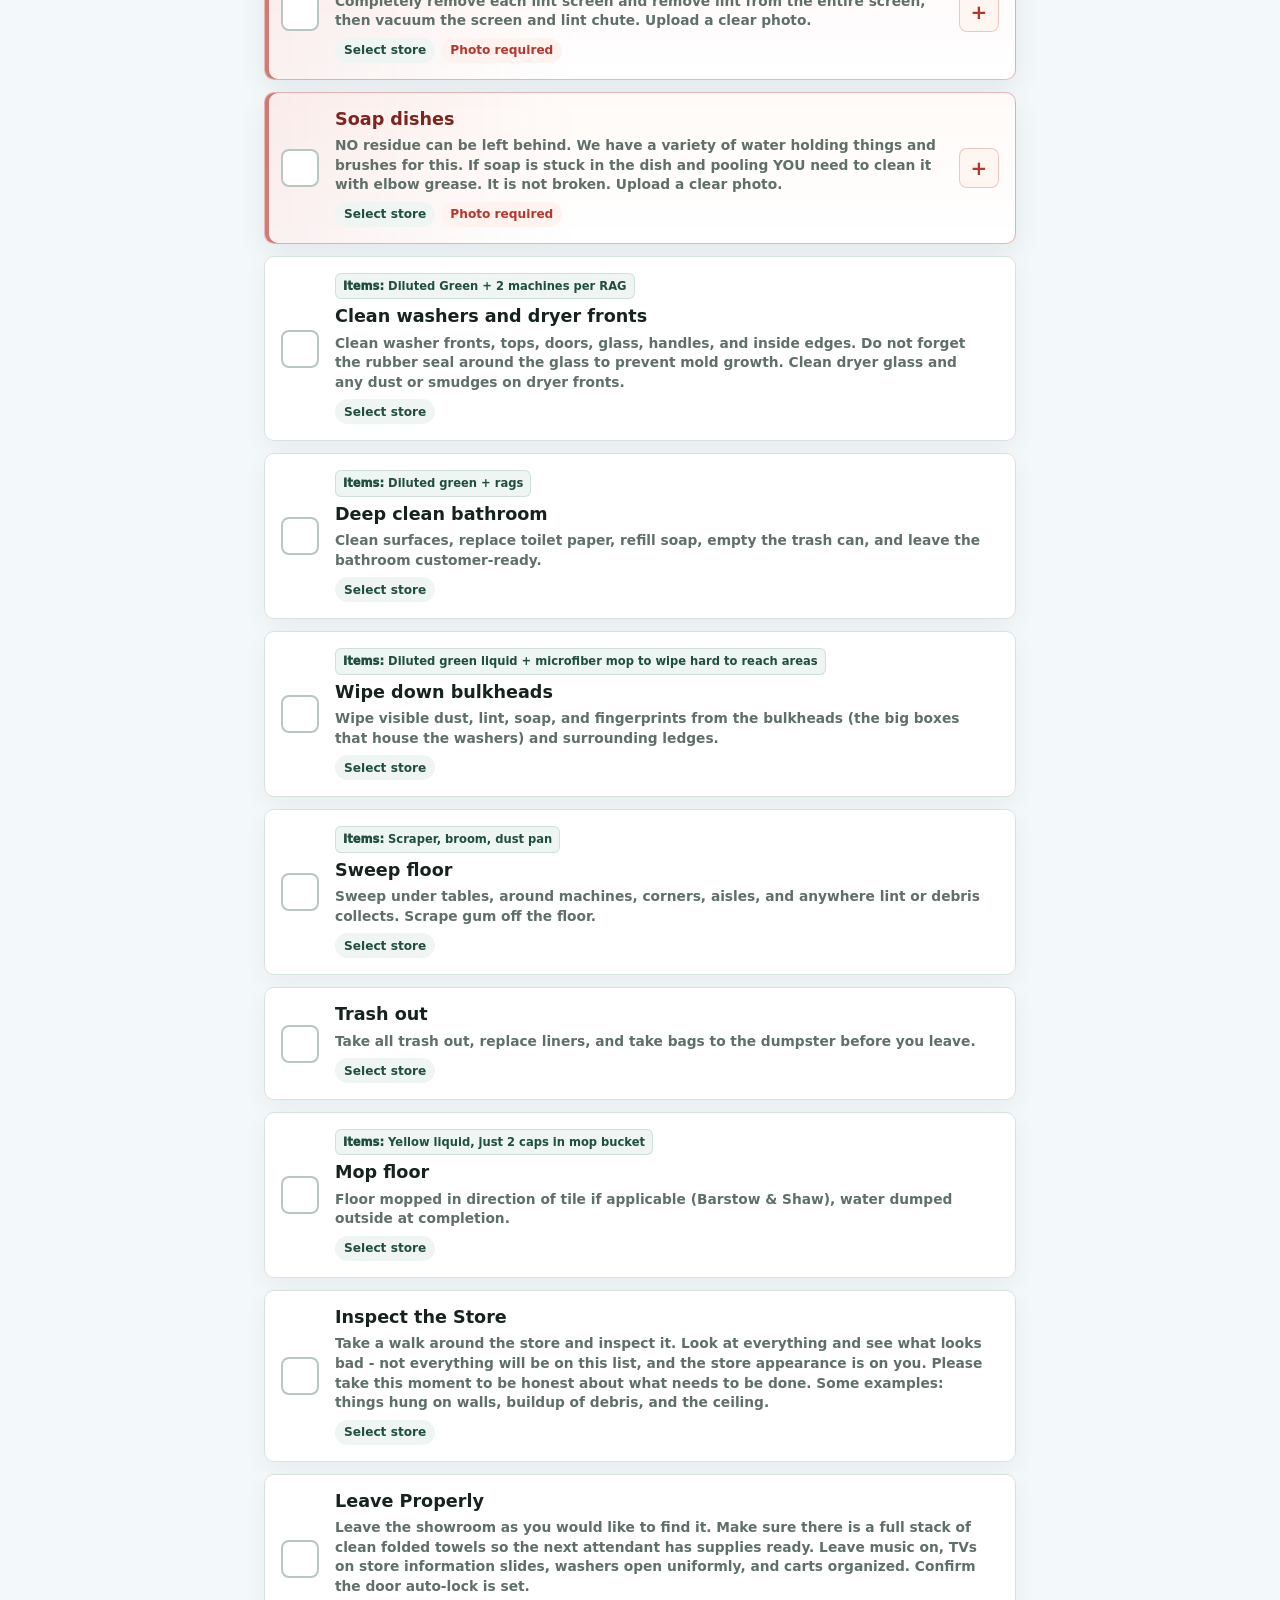
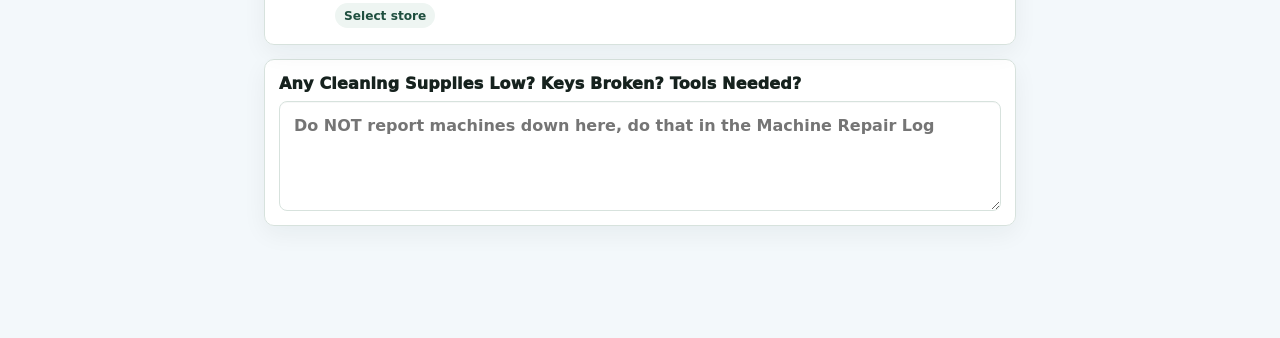
==== commit 22b38008: "Require explicit store selection" ====
--- a/index.html
+++ b/index.html
@@ -5,7 +5,7 @@
     <meta name="viewport" content="width=device-width, initial-scale=1" />
     <title>Shift Checklist</title>
     <link rel="icon" href="assets/favicon.svg?v=2" type="image/svg+xml" />
-    <link rel="stylesheet" href="style.css?v=special-tasks-1" />
+    <link rel="stylesheet" href="style.css?v=store-validation-1" />
   </head>
   <body>
     <div class="bubble-layer" aria-hidden="true">
@@ -40,8 +40,13 @@
 
       <section class="shift-panel" aria-label="Checklist details">
         <label>
+          <span>Employee</span>
+          <input id="employeeInput" type="text" autocomplete="name" placeholder="Name" required />
+        </label>
+        <label>
           <span>Location</span>
-          <select id="locationSelect">
+          <select id="locationSelect" autocomplete="off" required>
+            <option value="" selected disabled>Select your store</option>
             <option>Barstow</option>
             <option>Shaw</option>
             <option>KC1</option>
@@ -64,10 +69,6 @@
               <option>Chowchilla</option>
             </optgroup>
           </select>
-        </label>
-        <label>
-          <span>Employee</span>
-          <input id="employeeInput" type="text" autocomplete="name" placeholder="Name" />
         </label>
       </section>
 
@@ -148,19 +149,20 @@
 
     <div class="toast" id="toast" role="status" aria-live="polite"></div>
 
-    <script src="game.js?v=special-tasks-1"></script>
+    <script src="game.js?v=store-validation-1"></script>
     <script>
       (() => {
         const button = document.getElementById("submitButton");
         const banner = document.getElementById("successMessage");
         const employee = document.getElementById("employeeInput");
+        const location = document.getElementById("locationSelect");
 
-        if (!button || !banner || !employee) return;
+        if (!button || !banner || !employee || !location) return;
 
         button.addEventListener(
           "click",
           () => {
-            if (employee.value.trim().length < 2) return;
+            if (employee.value.trim().length < 2 || !location.value) return;
 
             setTimeout(() => {
               banner.hidden = false;
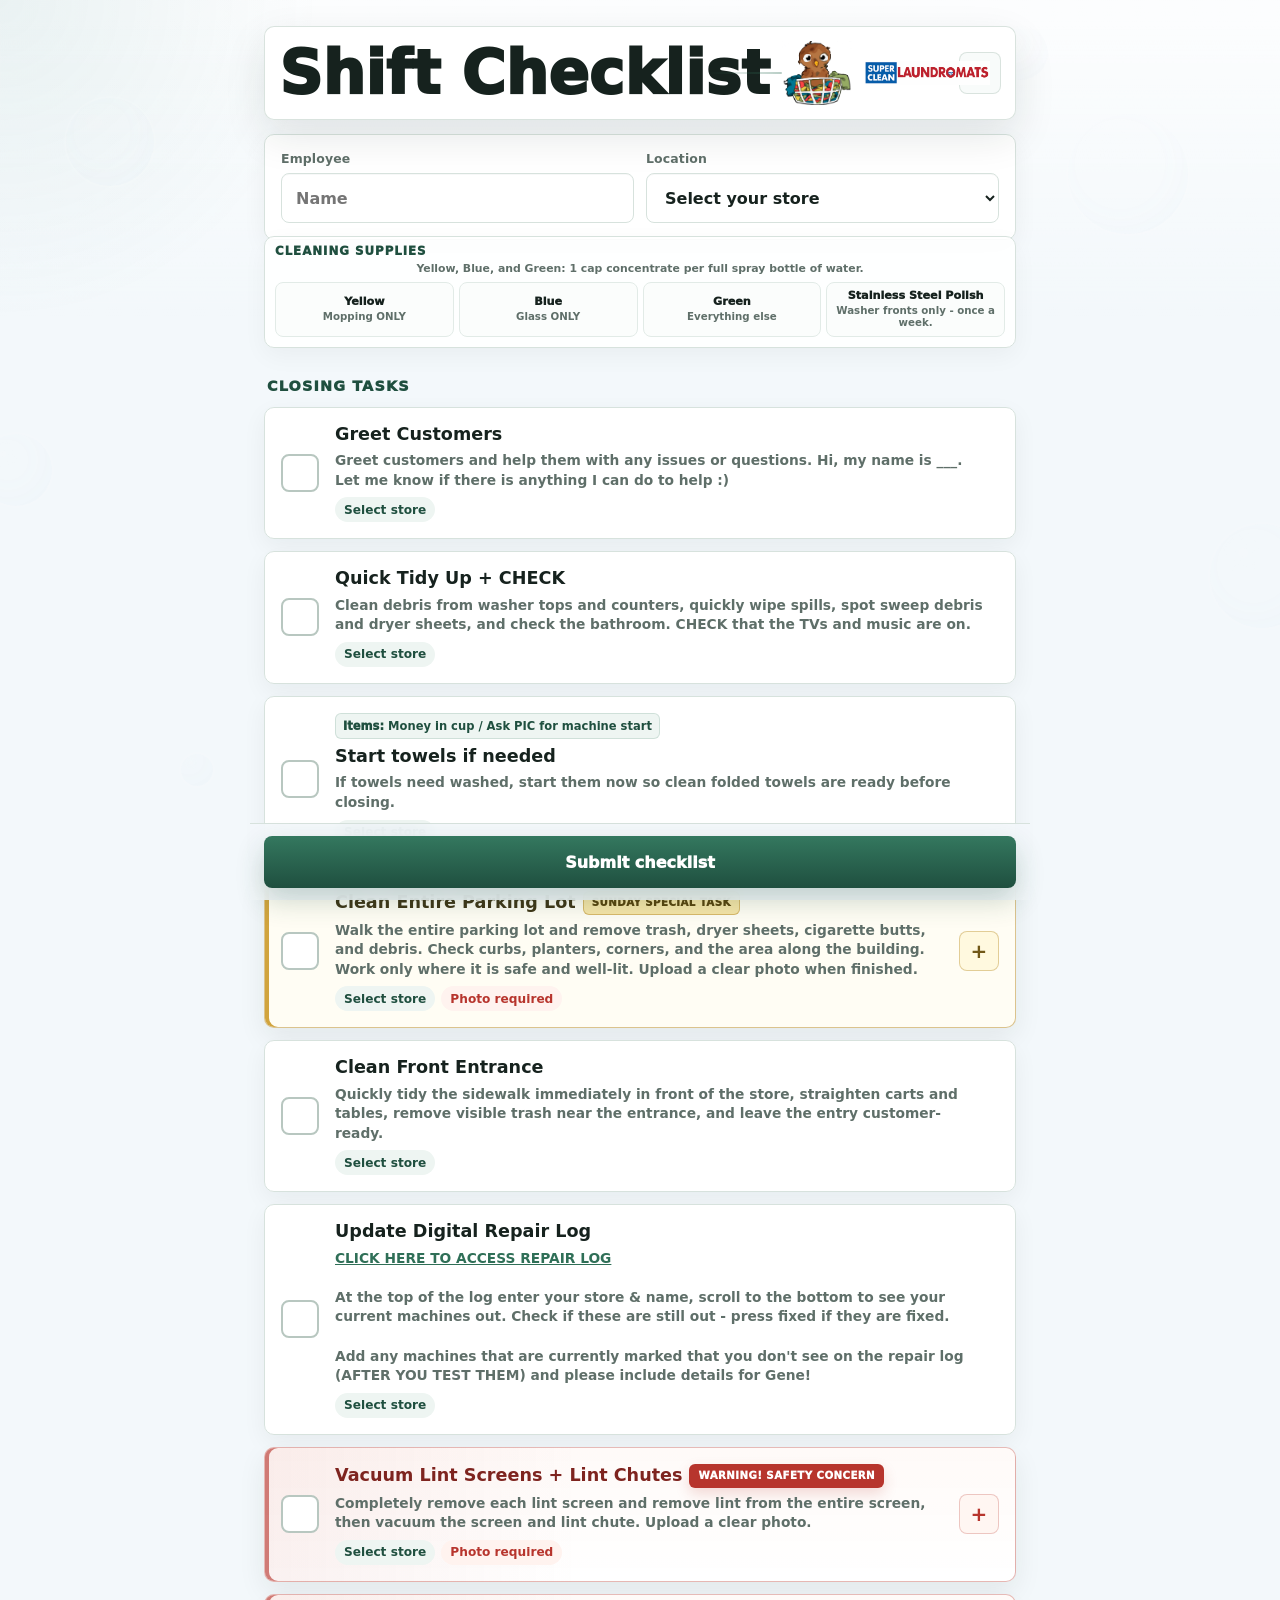
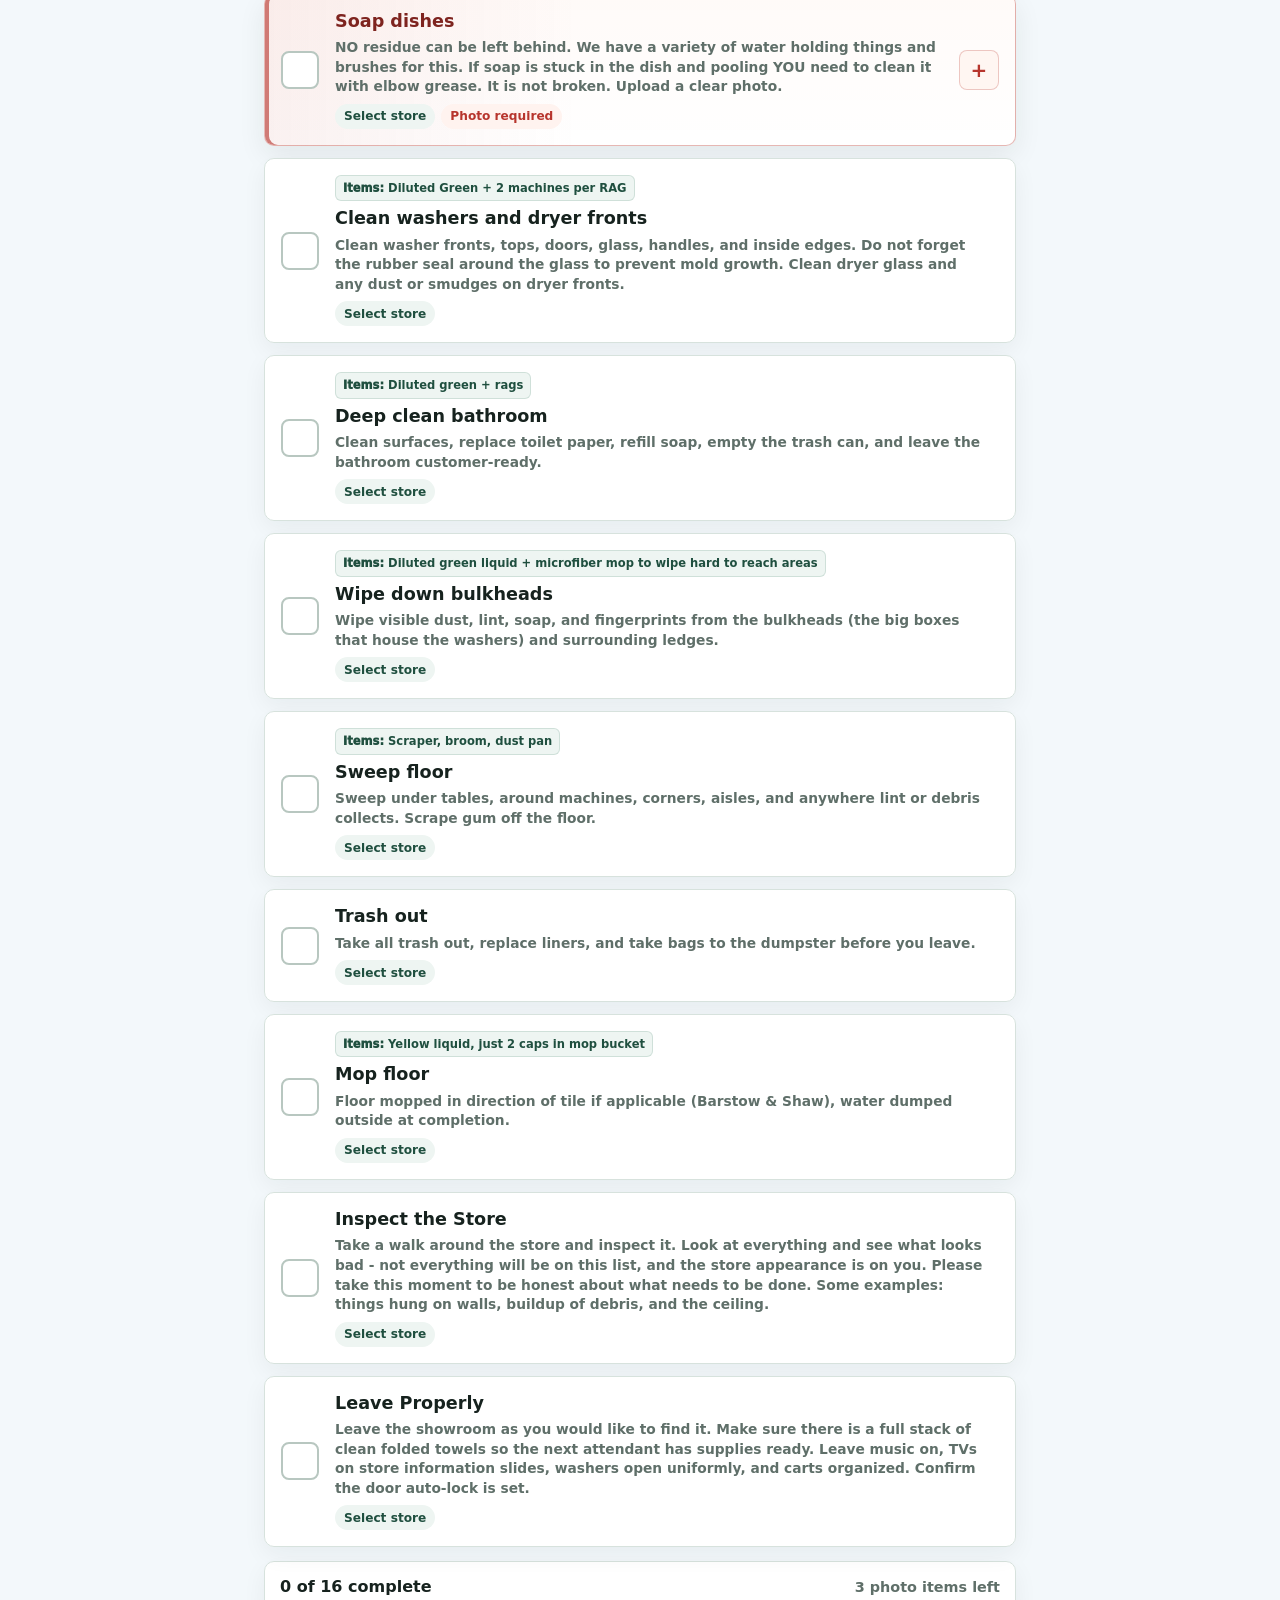
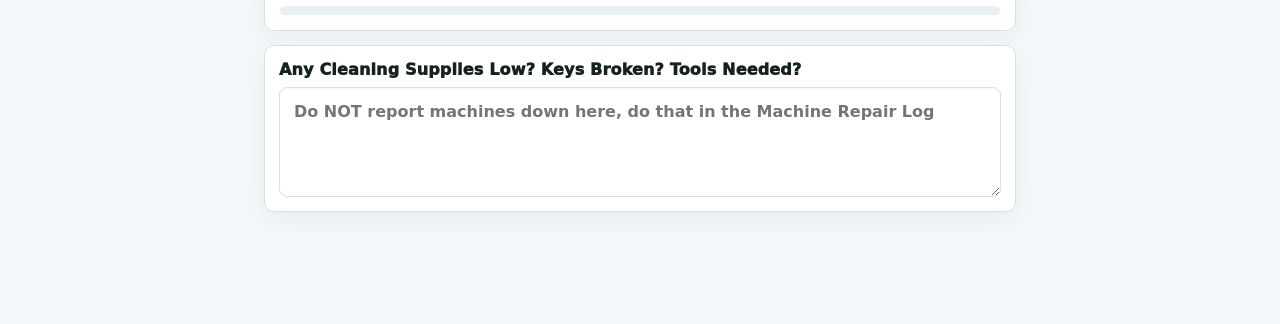
==== commit 288be853: "Move progress below checklist" ====
--- a/index.html
+++ b/index.html
@@ -72,16 +72,6 @@
         </label>
       </section>
 
-      <section class="progress-block" aria-label="Completion progress">
-        <div class="progress-copy">
-          <strong id="progressText">0 of 16 complete</strong>
-          <span id="photoText">3 photo items left</span>
-        </div>
-        <div class="meter" aria-hidden="true">
-          <span id="progressBar"></span>
-        </div>
-      </section>
-
       <section class="supply-guide" aria-label="Cleaning supplies guide">
         <h2>Cleaning Supplies</h2>
         <p class="supply-note">Yellow, Blue, and Green: 1 cap concentrate per full spray bottle of water.</p>
@@ -106,6 +96,16 @@
       </section>
 
       <section class="checklist" id="checklist" aria-label="Accountability checklist"></section>
+
+      <section class="progress-block" aria-label="Completion progress">
+        <div class="progress-copy">
+          <strong id="progressText">0 of 16 complete</strong>
+          <span id="photoText">3 photo items left</span>
+        </div>
+        <div class="meter" aria-hidden="true">
+          <span id="progressBar"></span>
+        </div>
+      </section>
 
       <section class="notes-block">
         <label for="notesInput">Any Cleaning Supplies Low? Keys Broken? Tools Needed?</label>
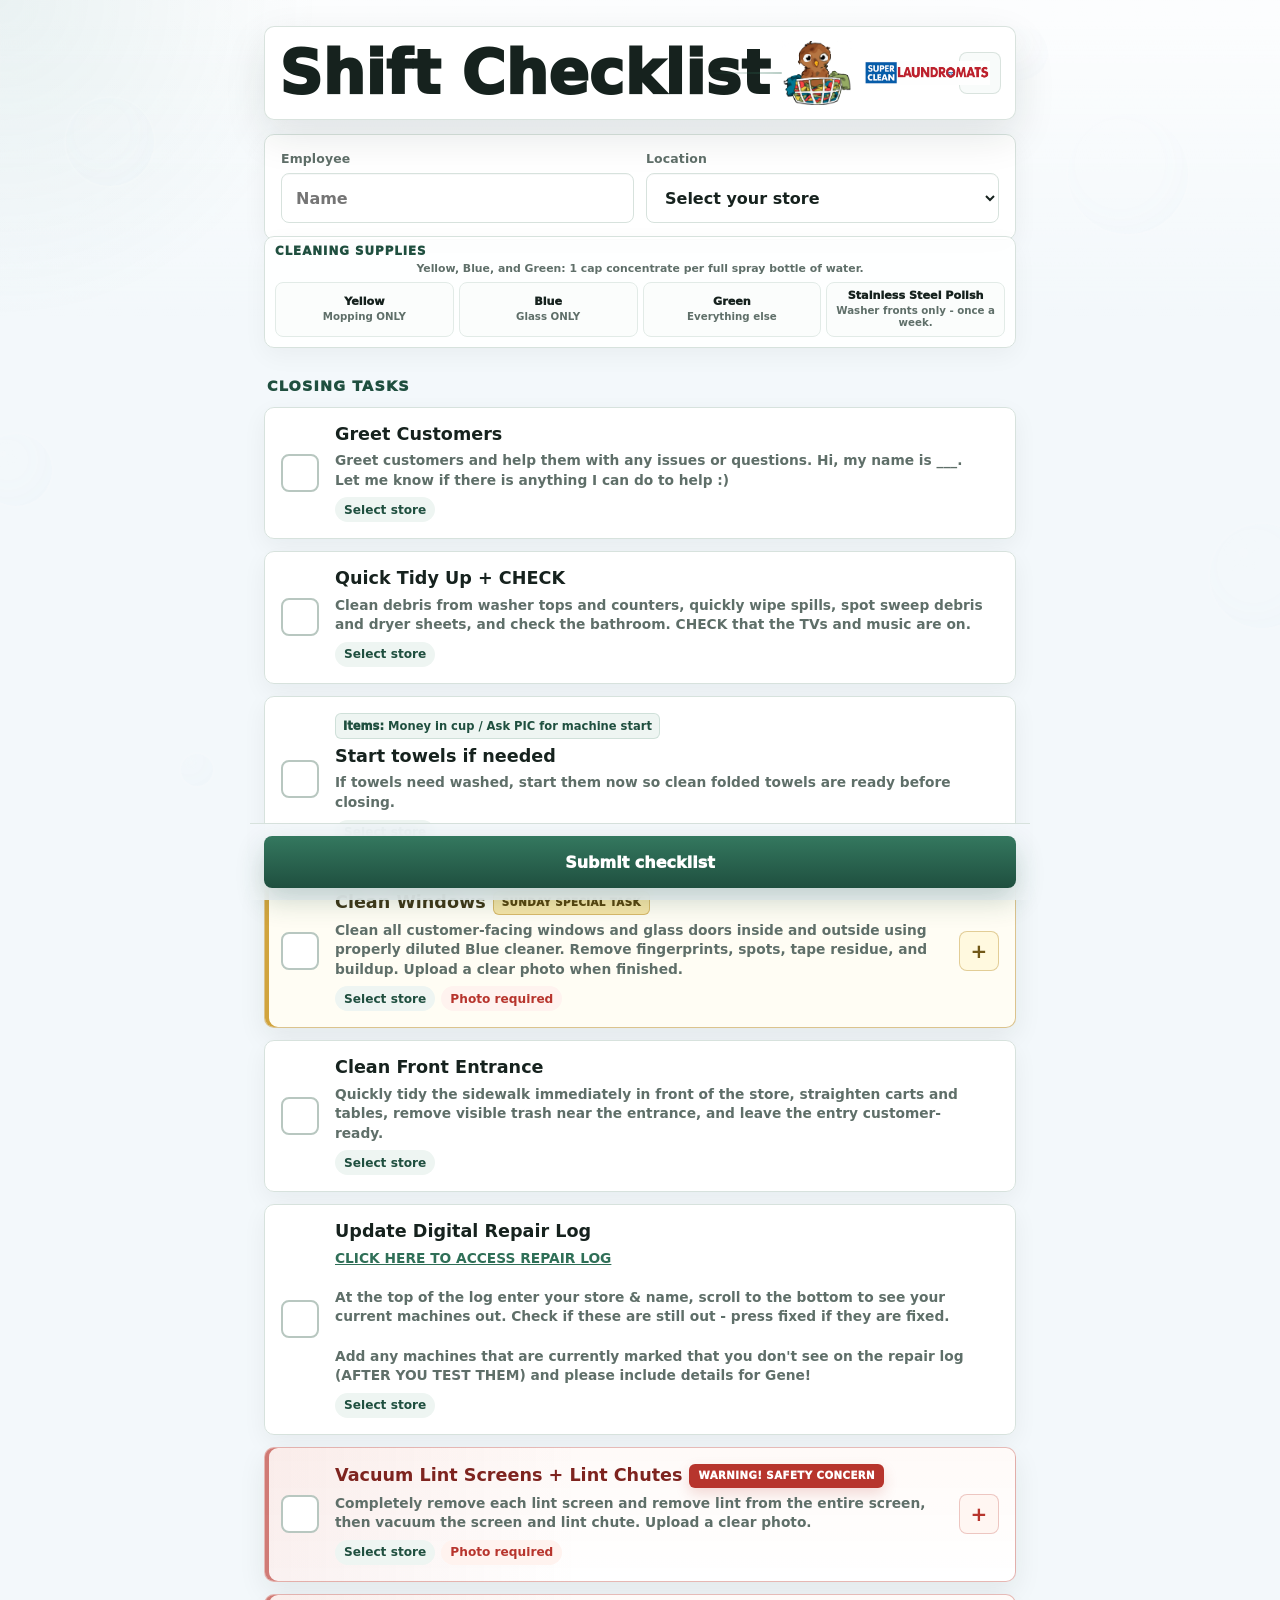
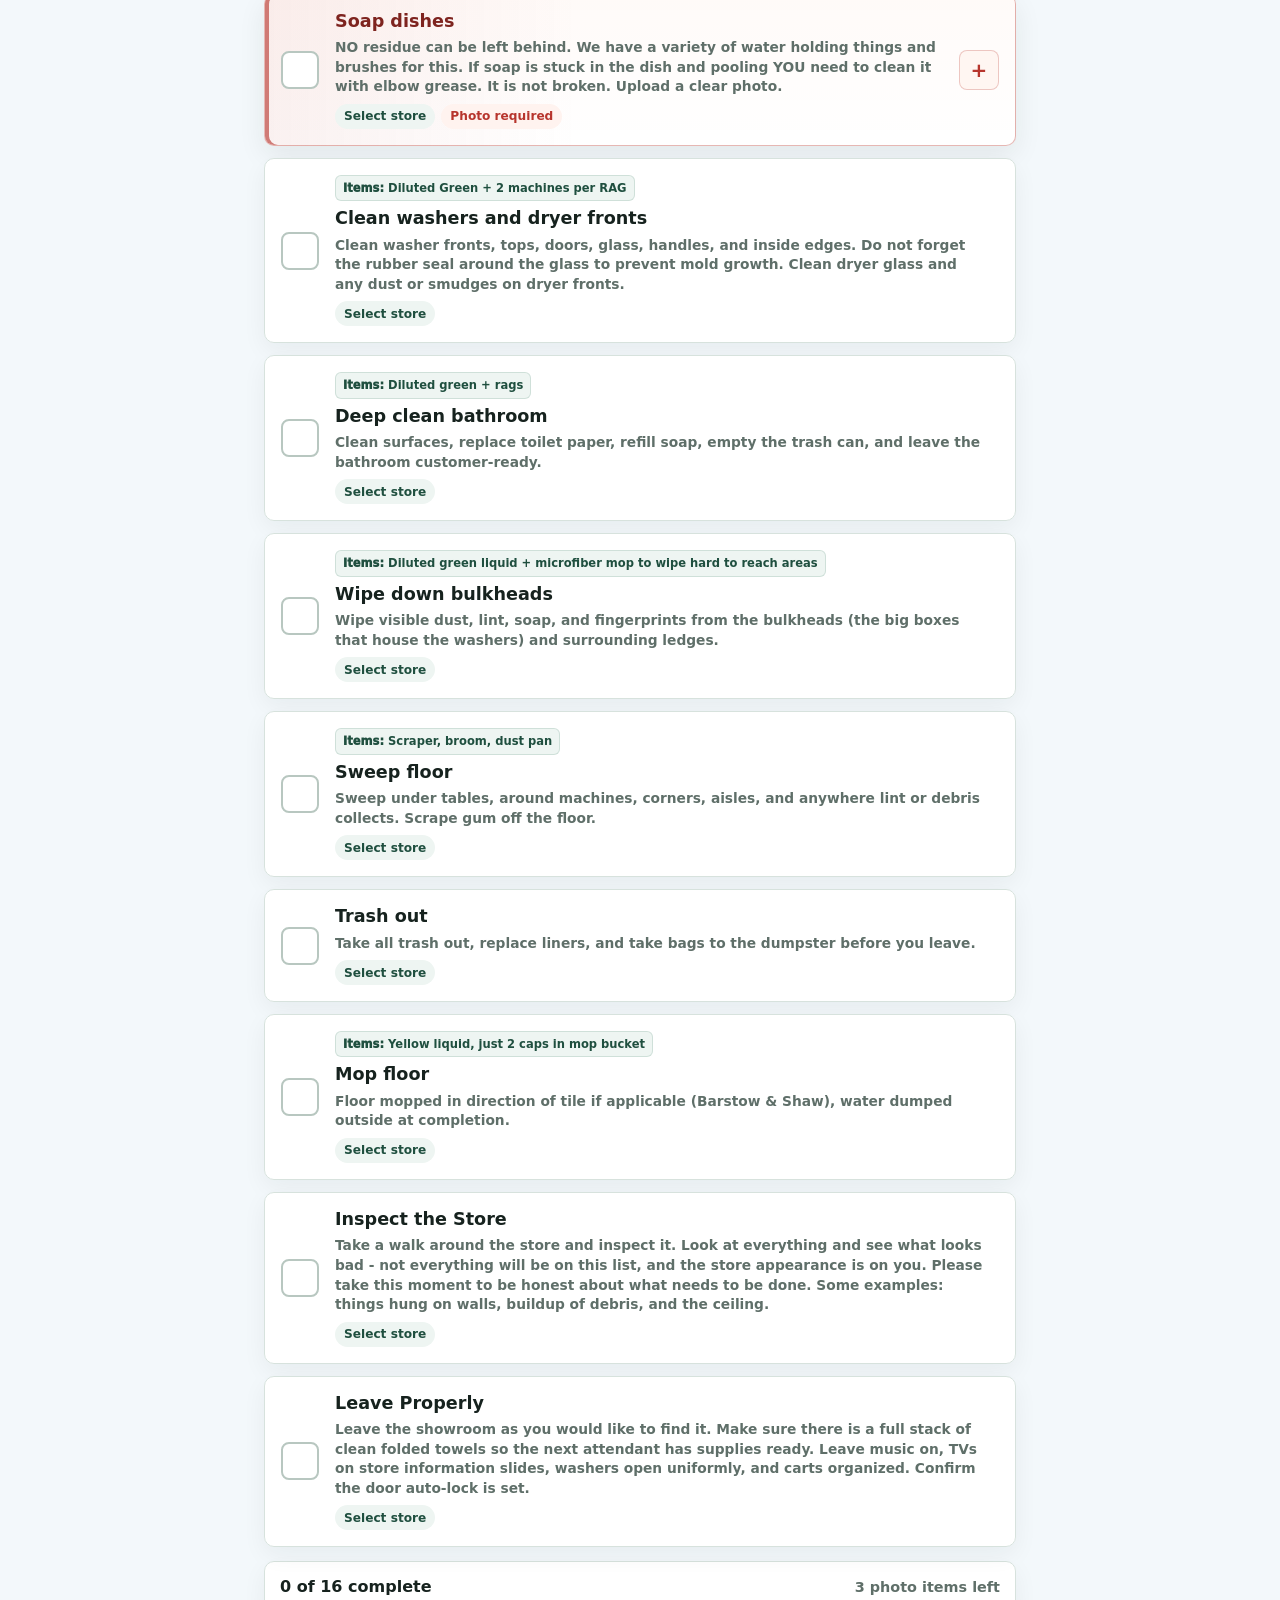
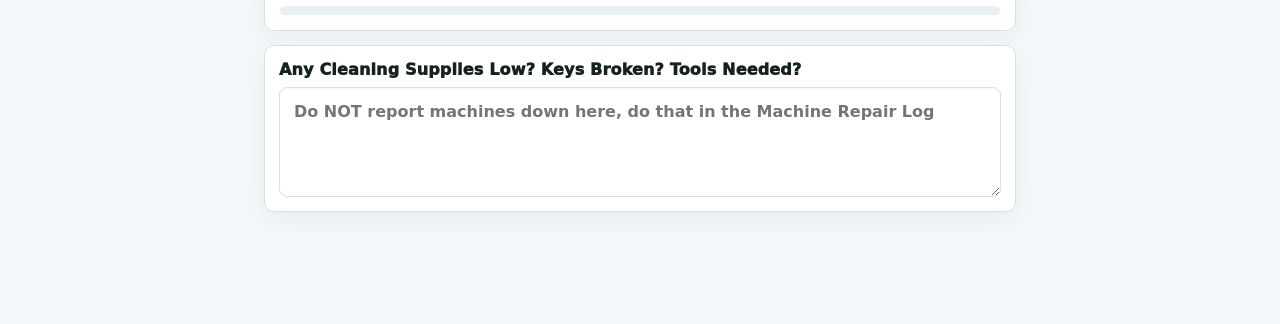
==== commit be4d1414: "Rotate weekday special tasks weekly" ====
--- a/index.html
+++ b/index.html
@@ -149,7 +149,7 @@
 
     <div class="toast" id="toast" role="status" aria-live="polite"></div>
 
-    <script src="game.js?v=store-validation-1"></script>
+    <script src="game.js?v=weekly-rotation-1"></script>
     <script>
       (() => {
         const button = document.getElementById("submitButton");
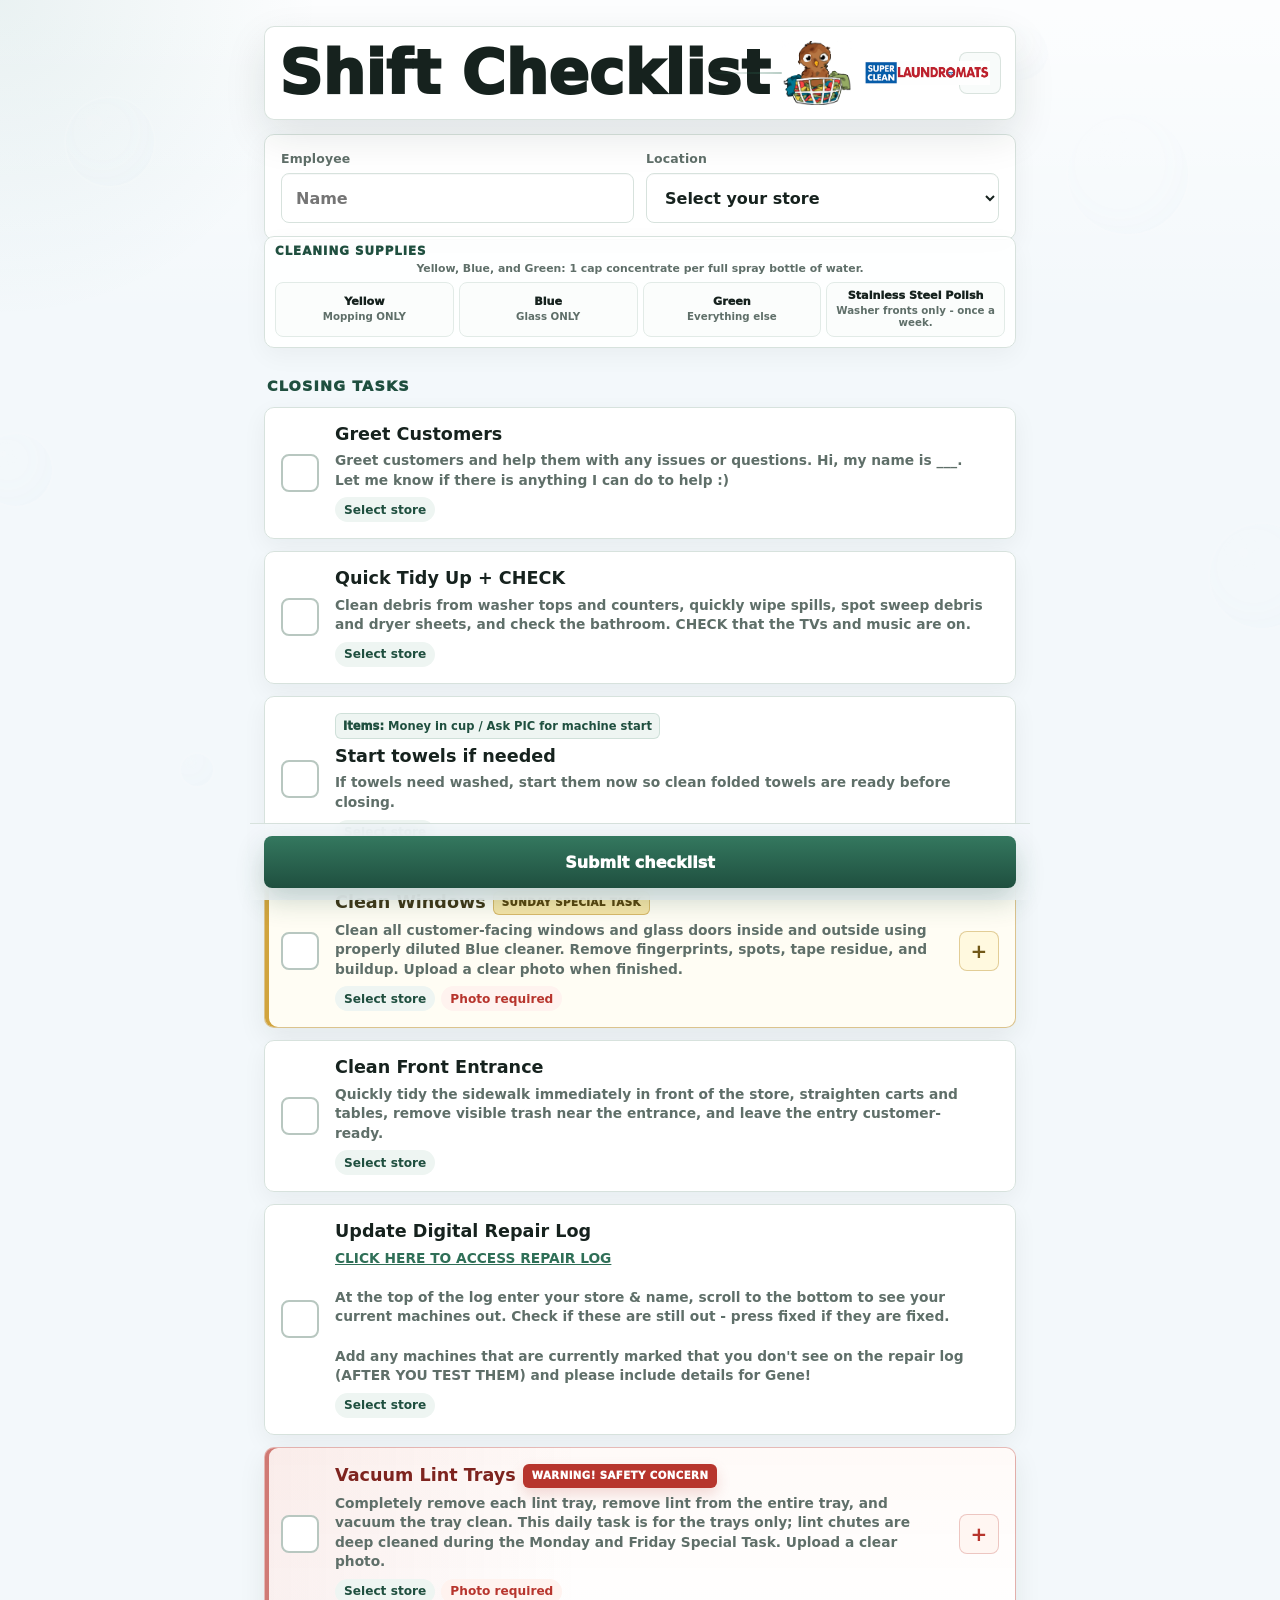
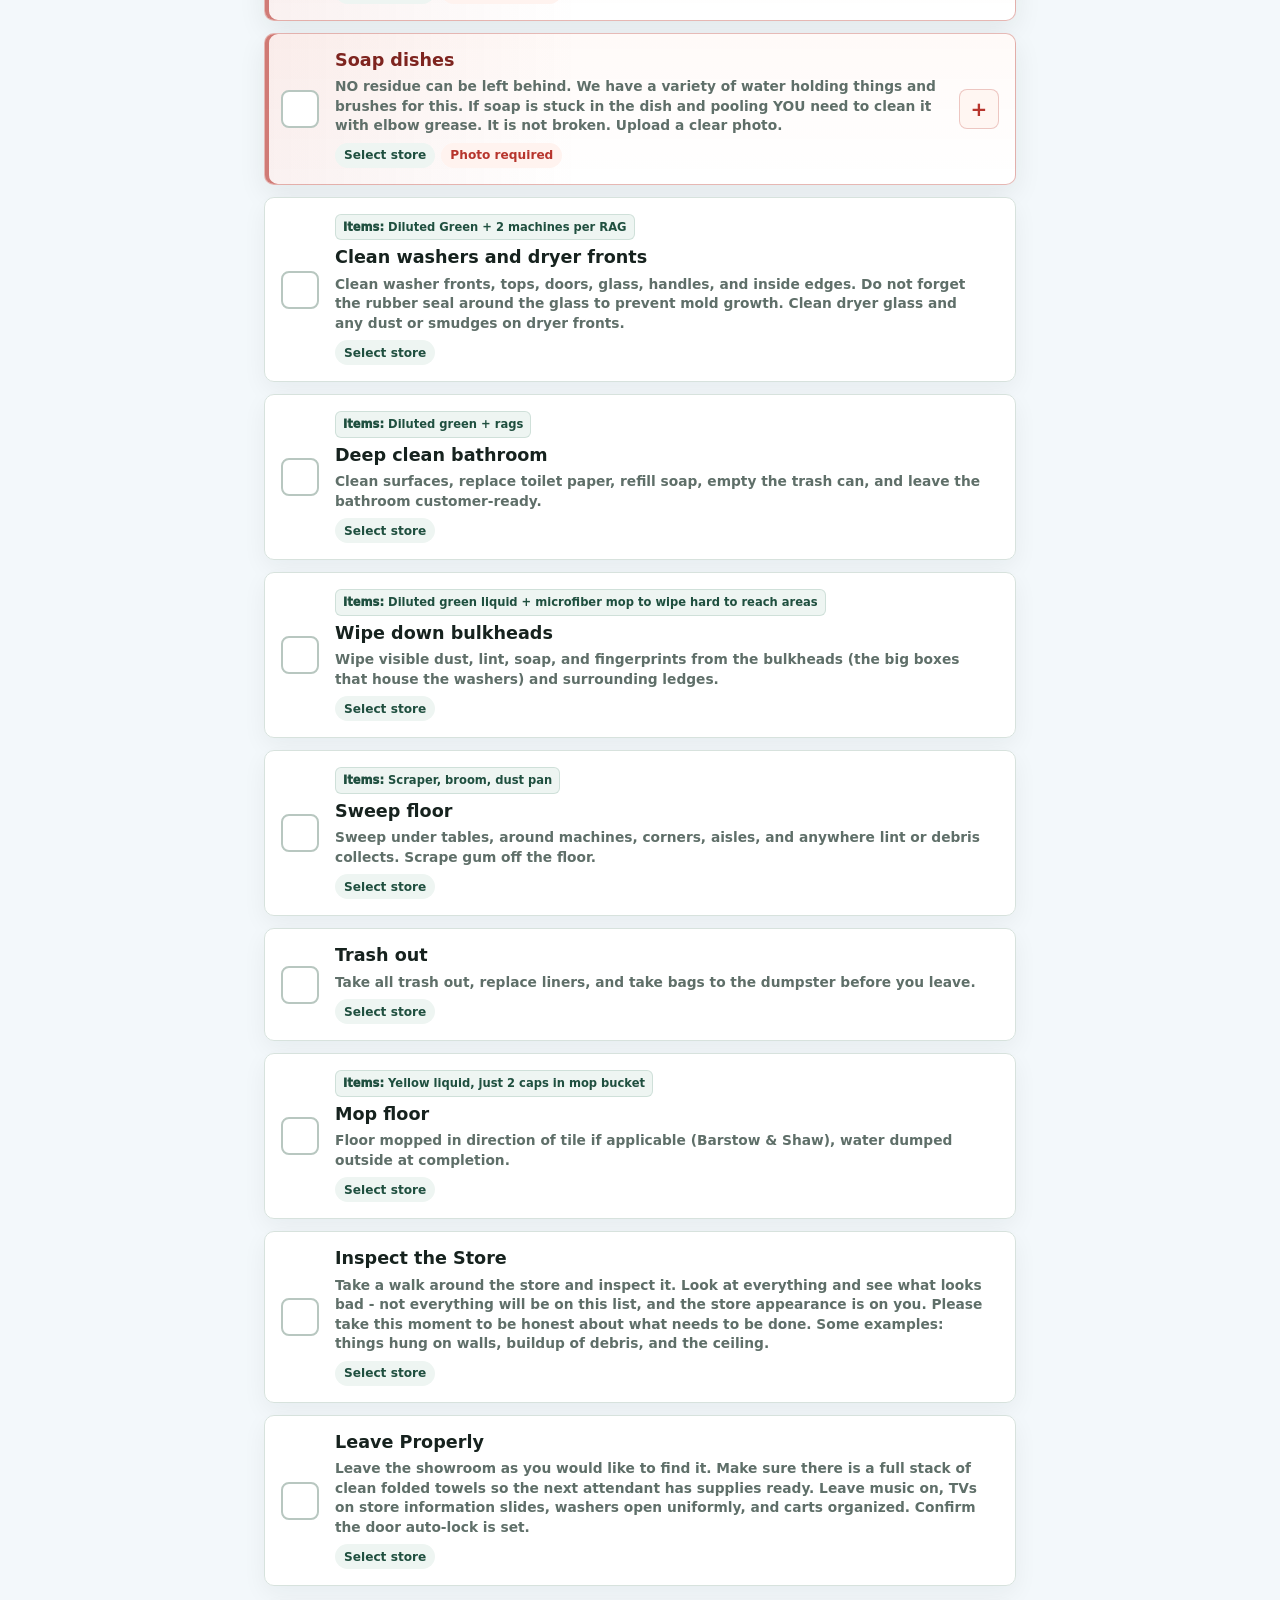
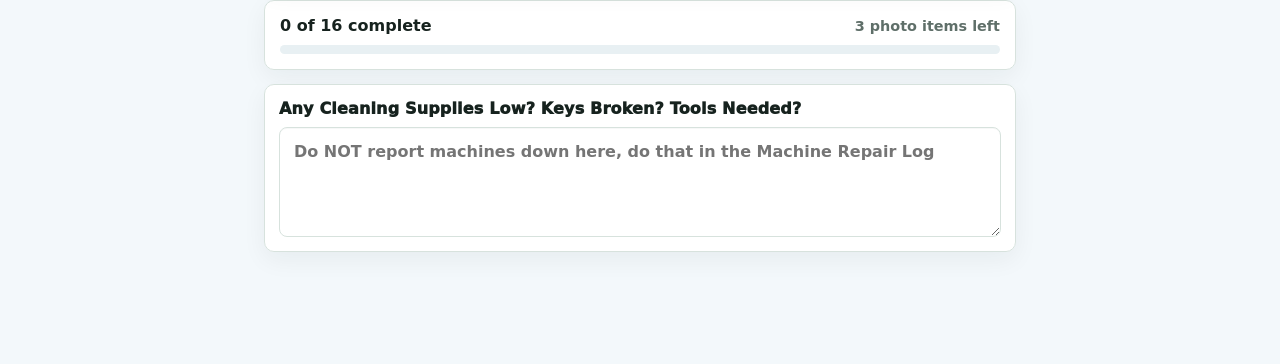
==== commit f2487a51: "Add files via upload" ====
--- a/index.html
+++ b/index.html
@@ -28,7 +28,7 @@
             <img class="brand-logo superclean-logo superclean-desktop" src="assets/superclean-logo.png" alt="SuperClean Laundromats" />
           </div>
         </div>
-        <button class="icon-button" id="reviewButton" type="button" aria-label="Review submissions">
+        <button class="icon-button" id="reviewButton" type="button" aria-label="Open manager dashboard">
           <span aria-hidden="true">☑</span>
         </button>
       </header>
@@ -64,6 +64,9 @@
             <option>Marks</option>
             <option>Selma</option>
             <optgroup label="North Stores">
+              <option>4th Street</option>
+              <option>Country Club</option>
+              <option>Yosemite</option>
               <option>Ceres</option>
               <option>Merced</option>
               <option>Chowchilla</option>
@@ -149,7 +152,7 @@
 
     <div class="toast" id="toast" role="status" aria-live="polite"></div>
 
-    <script src="game.js?v=weekly-rotation-1"></script>
+    <script src="game.js?v=manager-dashboard-1"></script>
     <script>
       (() => {
         const button = document.getElementById("submitButton");
